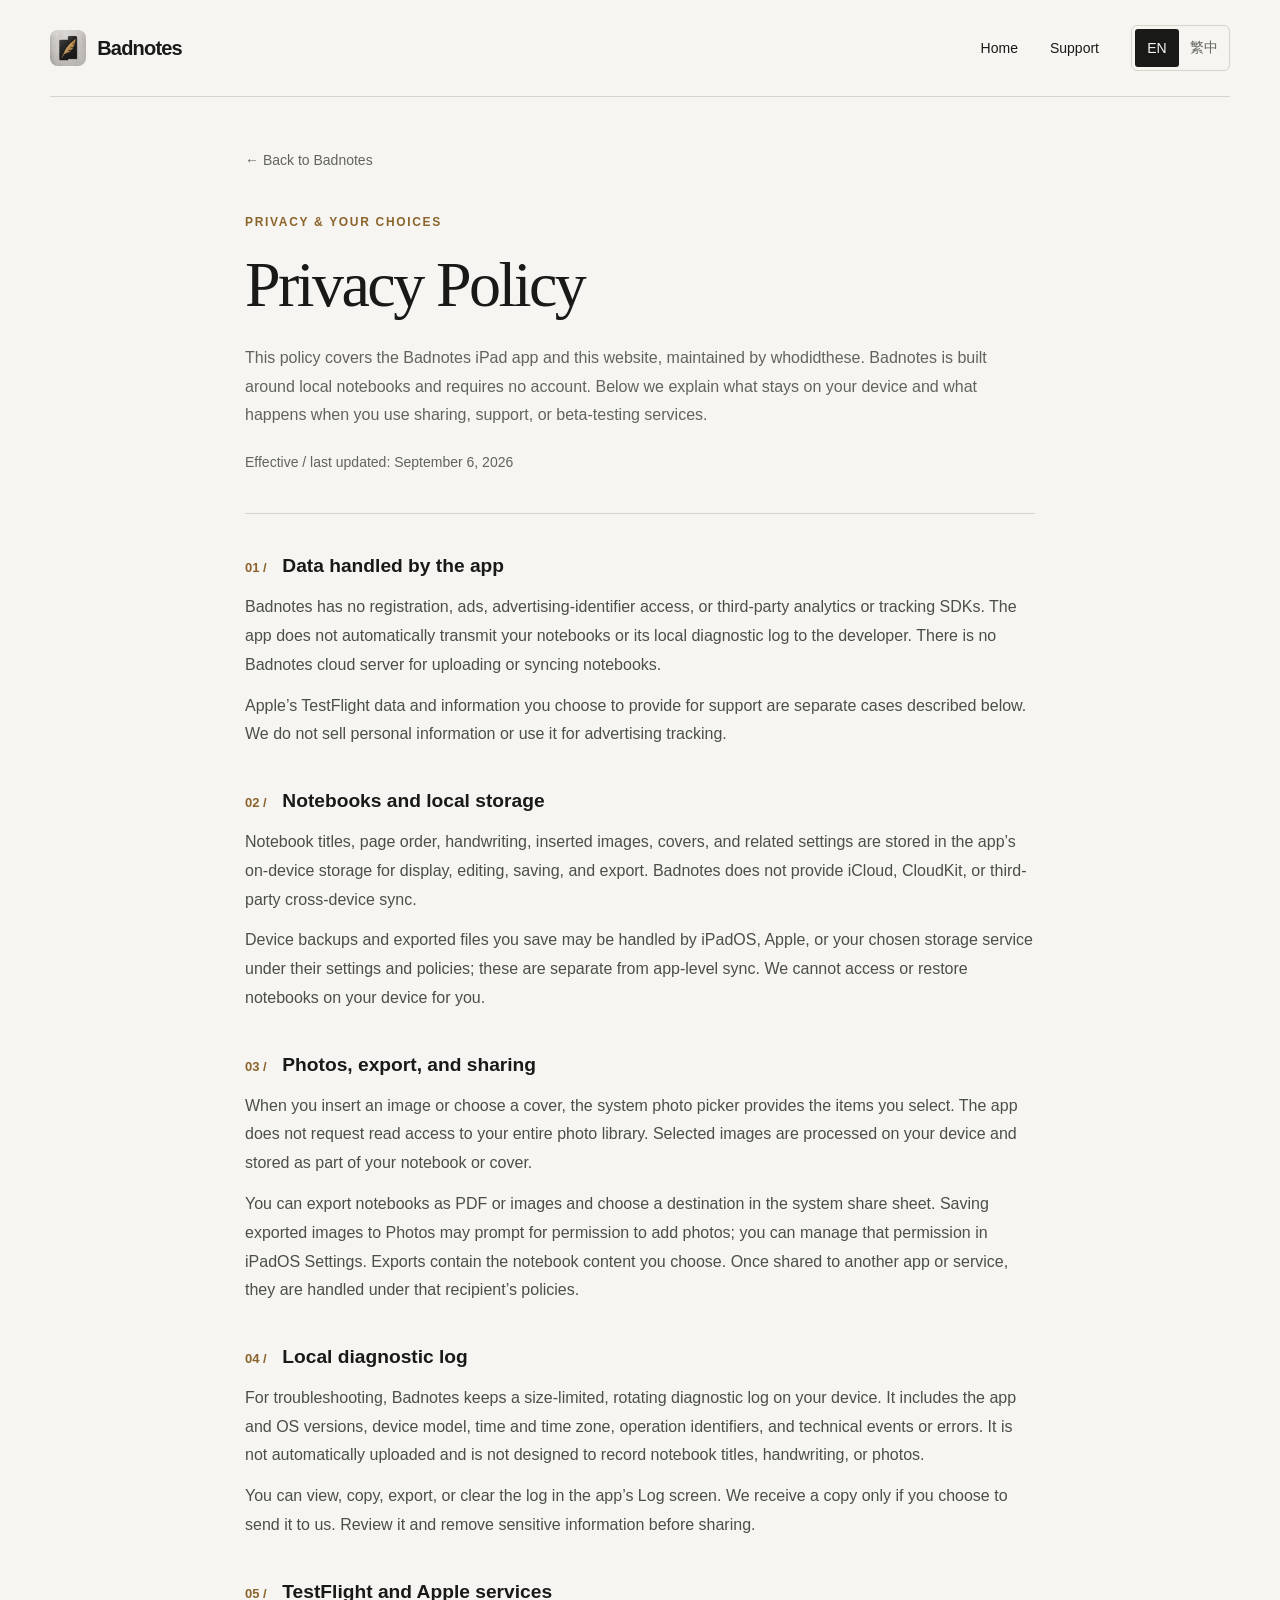
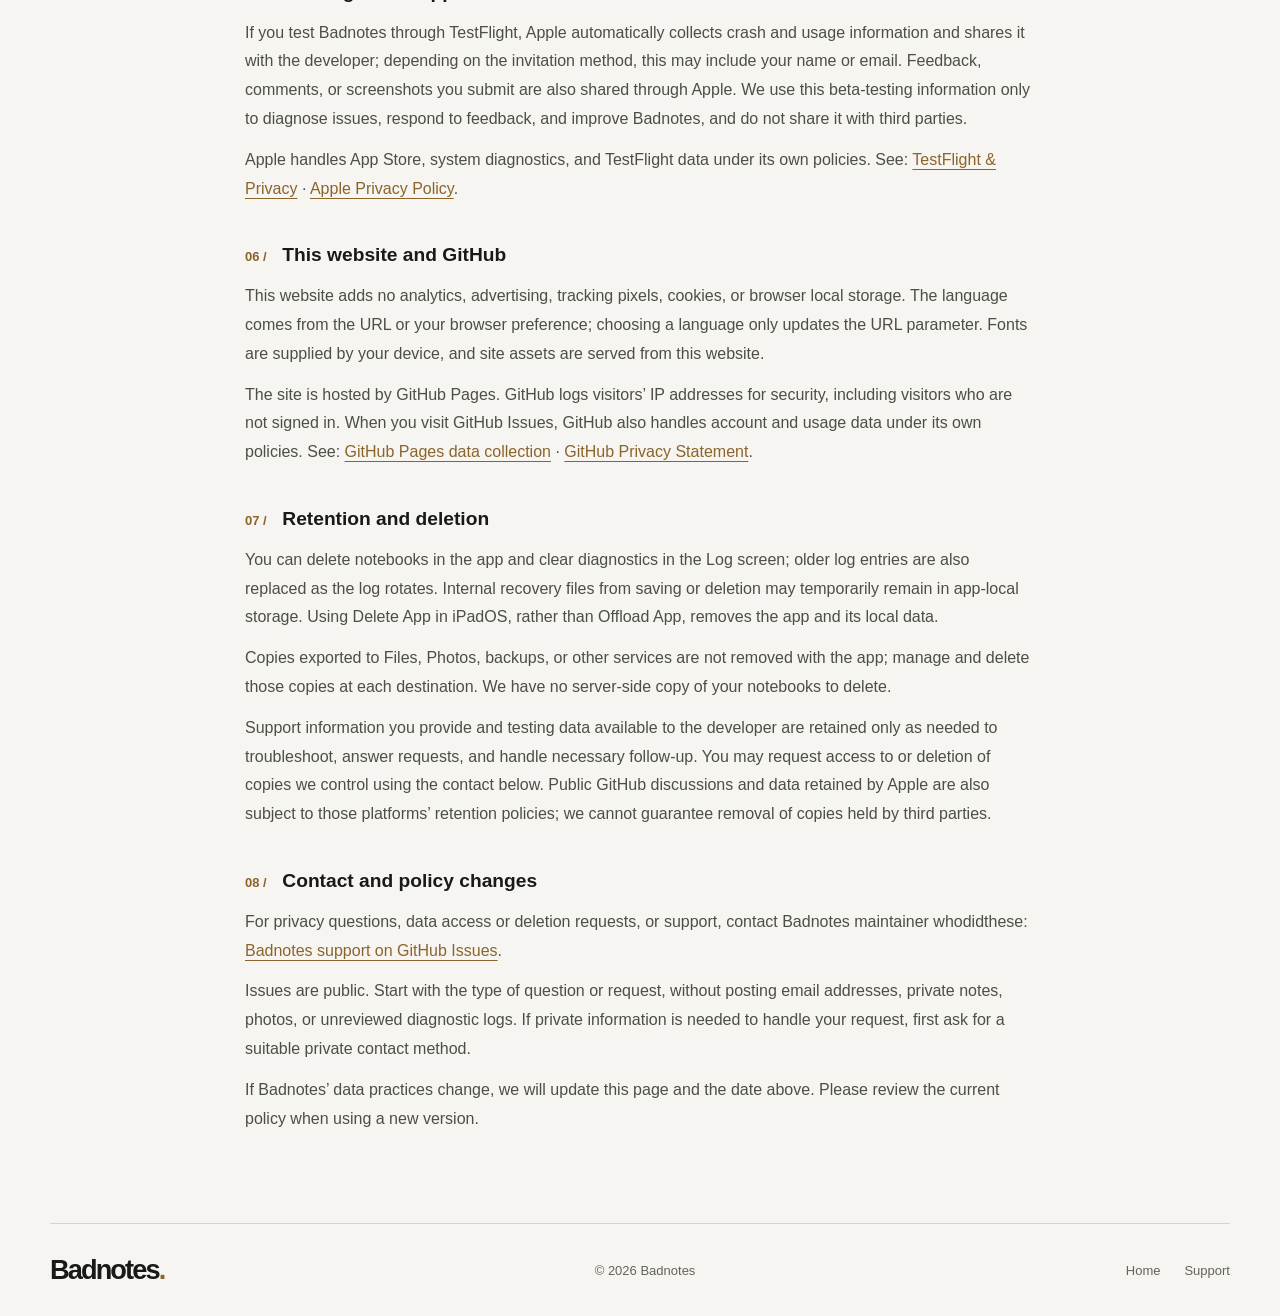
==== privacy.html @ f05b3f76 "Build bilingual Badnotes website and privacy policy" ====
<!doctype html>
<html lang="en">
<head>
  <meta charset="utf-8">
  <meta name="viewport" content="width=device-width, initial-scale=1">
  <meta name="theme-color" content="#191a18">
  <title data-zh="隱私政策 — Badnotes">Privacy Policy — Badnotes</title>
  <meta name="description" content="How Badnotes handles local notebooks, photos, exports, diagnostics, TestFlight feedback, and this website. Includes data retention, deletion, and contact information." data-zh="了解 Badnotes 如何處理本機筆記、照片、匯出、診斷紀錄、TestFlight 回饋與網站資料，包含資料保留、刪除及聯絡方式。">
  <meta property="og:type" content="website">
  <meta property="og:site_name" content="Badnotes">
  <meta property="og:title" content="Privacy Policy — Badnotes" data-zh="隱私政策 — Badnotes">
  <meta property="og:description" content="Your notebooks are stored on your iPad. Learn how Badnotes handles data and your choices." data-zh="筆記保存在你的 iPad。了解 Badnotes 的資料處理方式與你能做的選擇。">
  <meta property="og:url" content="https://whodidthese.github.io/site-badnotes/privacy.html">
  <link rel="canonical" href="https://whodidthese.github.io/site-badnotes/privacy.html">
  <link rel="icon" type="image/png" href="assets/app-icon.png">
  <link rel="apple-touch-icon" href="assets/app-icon.png">
  <link rel="stylesheet" href="assets/site.css">
  <script src="assets/site.js" defer></script>
</head>
<body>
  <a class="skip-link" href="#main" data-zh="跳至主要內容">Skip to content</a>
  <header class="site-header shell">
    <a class="brand" href="index.html"><img src="assets/app-icon.png" alt="" width="36" height="36"><span>Badnotes</span></a>
    <nav aria-label="Main navigation" data-zh-aria="主要導覽">
      <a href="index.html" data-zh="首頁">Home</a>
      <a href="index.html#support" data-zh="支援">Support</a>
      <div class="language-switch" aria-label="Language" data-zh-aria="語言" role="group" hidden>
        <button type="button" data-language="en" lang="en" aria-pressed="true">EN</button>
        <button type="button" data-language="zh-Hant" lang="zh-Hant" aria-pressed="false">繁中</button>
      </div>
    </nav>
  </header>
  <main class="policy shell" id="main">
    <a class="back-link" href="index.html" data-zh="← 返回 Badnotes">← Back to Badnotes</a>
    <header class="policy-header">
      <p class="eyebrow" data-zh="隱私與你的選擇">PRIVACY &amp; YOUR CHOICES</p>
      <h1 data-zh="隱私政策">Privacy Policy</h1>
      <p data-zh="本政策適用於由 whodidthese 維護的 Badnotes iPad App 與本網站。Badnotes 以本機筆記為核心，無需帳號。以下說明哪些資料留在裝置上，以及使用分享、支援或測試服務時的資料處理方式。">This policy covers the Badnotes iPad app and this website, maintained by whodidthese. Badnotes is built around local notebooks and requires no account. Below we explain what stays on your device and what happens when you use sharing, support, or beta-testing services.</p>
      <p class="policy-date"><time datetime="2026-09-06" data-zh="生效／最後更新日期：2026 年 9 月 6 日">Effective / last updated: September 6, 2026</time></p>
    </header>
    <div class="policy-sections">
      <section><h2 data-zh="App 的資料處理">Data handled by the app</h2>
        <p data-zh="Badnotes 不要求註冊，也不內建廣告、廣告識別碼存取、第三方分析或追蹤 SDK。App 不會自動將你的筆記或本機診斷紀錄傳送給開發者，亦沒有 Badnotes 雲端伺服器供筆記上傳或同步。">Badnotes has no registration, ads, advertising-identifier access, or third-party analytics or tracking SDKs. The app does not automatically transmit your notebooks or its local diagnostic log to the developer. There is no Badnotes cloud server for uploading or syncing notebooks.</p>
        <p data-zh="Apple 的 TestFlight 測試資料與你主動提供的支援內容屬於不同情境，詳見下方說明。我們不販售個人資料，也不將資料用於廣告追蹤。">Apple’s TestFlight data and information you choose to provide for support are separate cases described below. We do not sell personal information or use it for advertising tracking.</p>
      </section>
      <section><h2 data-zh="筆記與本機儲存">Notebooks and local storage</h2>
        <p data-zh="筆記標題、頁面順序、手寫內容、插入的圖片、封面及相關設定保存在 App 的裝置內儲存空間，供顯示、編輯、保存與匯出使用。Badnotes 不提供 iCloud、CloudKit 或第三方跨裝置同步。">Notebook titles, page order, handwriting, inserted images, covers, and related settings are stored in the app’s on-device storage for display, editing, saving, and export. Badnotes does not provide iCloud, CloudKit, or third-party cross-device sync.</p>
        <p data-zh="裝置備份與你自行保存的匯出檔案，可能由 iPadOS、Apple 或你選擇的儲存服務依各自設定與政策處理；它們與 Badnotes 的同步功能不同。我們無法存取或代你還原裝置上的筆記。">Device backups and exported files you save may be handled by iPadOS, Apple, or your chosen storage service under their settings and policies; these are separate from app-level sync. We cannot access or restore notebooks on your device for you.</p>
      </section>
      <section><h2 data-zh="照片與匯出分享">Photos, export, and sharing</h2>
        <p data-zh="當你插入圖片或選擇封面時，系統照片選擇器只提供你選取的項目，App 不要求讀取整個照片圖庫。選取的圖片會在裝置上處理並保存為筆記或封面的一部分。">When you insert an image or choose a cover, the system photo picker provides the items you select. The app does not request read access to your entire photo library. Selected images are processed on your device and stored as part of your notebook or cover.</p>
        <p data-zh="你可以將筆記匯出為 PDF 或圖片，再使用系統分享選單選擇目的地。儲存匯出圖片至「照片」時，系統可能詢問新增照片的權限；你可以在 iPadOS 設定中管理此權限。匯出檔案包含你選擇的筆記內容，送到其他 App 或服務後，依接收端的政策處理。">You can export notebooks as PDF or images and choose a destination in the system share sheet. Saving exported images to Photos may prompt for permission to add photos; you can manage that permission in iPadOS Settings. Exports contain the notebook content you choose. Once shared to another app or service, they are handled under that recipient’s policies.</p>
      </section>
      <section><h2 data-zh="本機診斷紀錄">Local diagnostic log</h2>
        <p data-zh="為協助排除問題，Badnotes 會在本機保留有限大小、循環替換的診斷紀錄，內容包括 App 版本、系統版本、裝置型號、時間與時區、操作識別碼及技術事件或錯誤。這些紀錄不會自動上傳，也不以記錄筆記標題、手寫內容或照片為目的。">For troubleshooting, Badnotes keeps a size-limited, rotating diagnostic log on your device. It includes the app and OS versions, device model, time and time zone, operation identifiers, and technical events or errors. It is not automatically uploaded and is not designed to record notebook titles, handwriting, or photos.</p>
        <p data-zh="你可以在 App 的 Log 畫面查看、複製、匯出或清空紀錄。只有在你選擇將紀錄提供給我們時，我們才會收到該份內容。分享前請先檢查並移除敏感資訊。">You can view, copy, export, or clear the log in the app’s Log screen. We receive a copy only if you choose to send it to us. Review it and remove sensitive information before sharing.</p>
      </section>
      <section><h2 data-zh="TestFlight 與 Apple 服務">TestFlight and Apple services</h2>
        <p data-zh="若你透過 TestFlight 測試 Badnotes，Apple 會自動收集當機與使用資訊並提供給開發者；依邀請方式，可能包含姓名或電子郵件。你提交的回饋、留言或截圖也會透過 Apple 提供給開發者。我們僅將這些測試資料用於診斷問題、回覆回饋及改善 Badnotes，不分享給第三方。">If you test Badnotes through TestFlight, Apple automatically collects crash and usage information and shares it with the developer; depending on the invitation method, this may include your name or email. Feedback, comments, or screenshots you submit are also shared through Apple. We use this beta-testing information only to diagnose issues, respond to feedback, and improve Badnotes, and do not share it with third parties.</p>
        <p><span data-zh="Apple 依自身政策處理 App Store、系統診斷與 TestFlight 資料。詳見：">Apple handles App Store, system diagnostics, and TestFlight data under its own policies. See: </span> <a href="https://www.apple.com/legal/privacy/data/en/test-flight/" data-zh="TestFlight 與隱私權">TestFlight &amp; Privacy</a> · <a href="https://www.apple.com/legal/privacy/" data-zh="Apple 隱私權政策">Apple Privacy Policy</a>.</p>
      </section>
      <section><h2 data-zh="本網站與 GitHub">This website and GitHub</h2>
        <p data-zh="本網站不加入分析工具、廣告、追蹤像素、Cookie 或瀏覽器本機儲存。語言依網址參數或瀏覽器偏好顯示；手動選擇語言只會更新網址參數。字型使用裝置內建字型，網站素材由同一網站提供。">This website adds no analytics, advertising, tracking pixels, cookies, or browser local storage. The language comes from the URL or your browser preference; choosing a language only updates the URL parameter. Fonts are supplied by your device, and site assets are served from this website.</p>
        <p><span data-zh="網站由 GitHub Pages 代管。GitHub 會為安全目的記錄訪客 IP 位址，即使訪客未登入也一樣。前往 GitHub Issues 時，GitHub 亦依自身政策處理帳號與使用資料。詳見：">The site is hosted by GitHub Pages. GitHub logs visitors’ IP addresses for security, including visitors who are not signed in. When you visit GitHub Issues, GitHub also handles account and usage data under its own policies. See: </span> <a href="https://docs.github.com/en/pages/getting-started-with-github-pages/what-is-github-pages#data-collection" data-zh="GitHub Pages 資料收集說明">GitHub Pages data collection</a> · <a href="https://docs.github.com/en/site-policy/privacy-policies/github-general-privacy-statement" data-zh="GitHub 隱私權聲明">GitHub Privacy Statement</a>.</p>
      </section>
      <section><h2 data-zh="資料保留與刪除">Retention and deletion</h2>
        <p data-zh="你可以在 App 中刪除筆記，並在 Log 畫面清空診斷紀錄；較舊的紀錄也會隨循環寫入被替換。保存或刪除過程中的內部復原檔案，可能暫時留在 App 的本機儲存空間。在 iPadOS 使用「刪除 App」（不是「卸載 App」）可移除 App 與其本機資料。">You can delete notebooks in the app and clear diagnostics in the Log screen; older log entries are also replaced as the log rotates. Internal recovery files from saving or deletion may temporarily remain in app-local storage. Using Delete App in iPadOS, rather than Offload App, removes the app and its local data.</p>
        <p data-zh="已匯出到「檔案」、照片、備份或其他服務的副本不會一併移除，請在各目的地自行管理與刪除。我們沒有筆記的伺服器副本可供刪除。">Copies exported to Files, Photos, backups, or other services are not removed with the app; manage and delete those copies at each destination. We have no server-side copy of your notebooks to delete.</p>
        <p data-zh="你提供的支援內容及開發者可取得的測試資料，僅在排除問題、回覆請求及必要後續追蹤期間保留。你可以透過下方聯絡方式要求存取或刪除由我們管理的副本。GitHub 上的公開討論及 Apple 保存的資料另受各平台保留政策約束；我們無法保證移除第三方已保存的副本。">Support information you provide and testing data available to the developer are retained only as needed to troubleshoot, answer requests, and handle necessary follow-up. You may request access to or deletion of copies we control using the contact below. Public GitHub discussions and data retained by Apple are also subject to those platforms’ retention policies; we cannot guarantee removal of copies held by third parties.</p>
      </section>
      <section><h2 data-zh="聯絡與政策更新">Contact and policy changes</h2>
        <p><span data-zh="如有隱私問題、資料存取／刪除請求或需要支援，請聯絡 Badnotes 維護者 whodidthese：">For privacy questions, data access or deletion requests, or support, contact Badnotes maintainer whodidthese: </span> <a href="https://github.com/whodidthese/site-badnotes/issues" data-zh="Badnotes 支援（GitHub Issues）">Badnotes support on GitHub Issues</a>.</p>
        <p data-zh="Issues 為公開內容。請先只描述問題或請求類型，不要張貼電子郵件、私人筆記、照片或未檢查的診斷紀錄。若需要私人資訊來處理請求，請先要求合適的私下聯絡方式。">Issues are public. Start with the type of question or request, without posting email addresses, private notes, photos, or unreviewed diagnostic logs. If private information is needed to handle your request, first ask for a suitable private contact method.</p>
        <p data-zh="若 Badnotes 的資料處理方式改變，我們會更新本頁與上方日期。請在使用新版本時查閱最新政策。">If Badnotes’ data practices change, we will update this page and the date above. Please review the current policy when using a new version.</p>
      </section>
    </div>
  </main>
  <footer class="site-footer shell"><a class="wordmark" href="index.html">Badnotes<span aria-hidden="true">.</span></a><p>© 2026 Badnotes</p><div><a href="index.html" data-zh="首頁">Home</a><a href="https://github.com/whodidthese/site-badnotes/issues" data-zh="支援">Support</a></div></footer>
</body>
</html>
---- assets/site.css ----
:root{color-scheme:light;--paper:#f6f5f1;--ink:#191a18;--muted:#62645c;--brass:#8b642c;--line:#d6d5cc;--gold:#dfb77b;font-family:-apple-system,BlinkMacSystemFont,"Segoe UI","Noto Sans TC",sans-serif;color:var(--ink);background:var(--paper);font-synthesis:none}
*{box-sizing:border-box}html{scroll-behavior:smooth;scroll-padding-top:2rem}body{margin:0}a{color:inherit;text-underline-offset:.25em}button{font:inherit}img{max-width:100%;height:auto;display:block}h1,h2,h3,p,figure{margin:0}h1,h2,h3{text-wrap:balance}p{line-height:1.8}a,button{-webkit-tap-highlight-color:transparent}a:focus-visible,button:focus-visible{outline:3px solid var(--brass);outline-offset:5px}a:hover{text-decoration:underline}.shell{width:min(1180px,calc(100% - 96px));margin-inline:auto}[hidden]{display:none!important}.skip-link{position:fixed;top:10px;left:10px;z-index:10;padding:1rem;background:var(--ink);color:white;transform:translateY(-180%)}.skip-link:focus{transform:none}.site-header{display:flex;justify-content:space-between;align-items:center;gap:1.5rem;padding-block:25px;border-bottom:1px solid var(--line)}.brand{display:flex;align-items:center;gap:.7rem;font-size:1.25rem;font-weight:650;letter-spacing:-.04em;text-decoration:none}.brand img{border-radius:8px}.site-header nav{display:flex;align-items:center;gap:2rem;font-size:.875rem}.site-header nav>a{text-decoration:none}.language-switch{display:flex;gap:3px;border:1px solid var(--line);padding:3px;border-radius:6px}.language-switch button{border:0;background:none;min-width:44px;min-height:38px;border-radius:3px;color:var(--muted);font-size:.875rem;cursor:pointer}.language-switch button[aria-pressed=true]{background:var(--ink);color:var(--paper)}.hero{display:grid;grid-template-columns:1.25fr 1fr;align-items:center;gap:5rem;padding-block:100px 85px}.eyebrow{display:flex;align-items:center;gap:12px;color:var(--brass);font-size:.75rem;letter-spacing:.14em;font-weight:650;line-height:1.6}.small-rule{height:1px;width:28px;background:currentColor}.hero h1{font-family:Georgia,"Times New Roman","Songti TC",serif;font-size:clamp(3.4rem,5.6vw,5.4rem);font-weight:400;line-height:1.09;letter-spacing:-.055em;margin-block:24px}.accent{color:var(--brass);font-style:italic}.hero-description{font-size:1.0625rem;max-width:460px;color:var(--muted)}.button{display:inline-flex;align-items:center;gap:2rem;margin-top:30px;padding:16px 23px;background:var(--ink);color:var(--paper);font-size:.9375rem;text-decoration:none;border-radius:3px}.button:hover{background:#36392e;text-decoration:none}.release-note{display:flex;align-items:baseline;gap:8px;margin-top:20px;font-size:.8125rem;color:var(--muted)}.status-dot{width:6px;height:6px;flex:0 0 6px;border-radius:50%;background:var(--brass)}.hero-art{padding:16px;border:1px solid var(--line);transform:rotate(2deg)}.hero-art img{width:100%;border-radius:3px}.hero-art figcaption{display:flex;justify-content:space-between;gap:1rem;padding-top:16px;font-size:.75rem;color:var(--muted)}.hero-art figcaption span:first-child{letter-spacing:.16em}.principles{display:flex;justify-content:space-between;flex-wrap:wrap;gap:1rem 2rem;border-block:1px solid var(--line);padding-block:24px;font-size:.875rem;color:var(--muted)}.principles span:before{content:"+";margin-right:12px;color:var(--brass)}.features{display:grid;grid-template-columns:.9fr 1.2fr;gap:6rem;padding-block:105px}.section-intro h2,.support h2{font-family:Georgia,"Times New Roman","Songti TC",serif;font-size:clamp(2rem,3.3vw,3.1rem);line-height:1.2;letter-spacing:-.035em;font-weight:400;margin-block:20px}.section-intro>p:last-child{max-width:300px;color:var(--muted)}.feature-list article{display:grid;grid-template-columns:40px 1fr;gap:18px;padding-block:30px;border-top:1px solid var(--line)}.feature-list article:first-child{padding-top:0;border-top:0}.feature-list article:last-child{padding-bottom:0}.feature-index{font-size:.75rem;color:var(--brass);padding-top:7px;letter-spacing:.03em}.feature-list h3{font-size:1.25rem;font-weight:550;letter-spacing:-.025em;margin-bottom:12px}.feature-list p{font-size:1rem;color:var(--muted)}.privacy-band{background:var(--ink);color:var(--paper)}.privacy-inner{display:grid;grid-template-columns:.9fr 1.2fr;column-gap:6rem;row-gap:22px;padding-block:76px}.privacy-inner>.eyebrow{grid-column:1/-1;color:var(--gold)}.privacy-inner h2{font-family:Georgia,"Times New Roman","Songti TC",serif;font-size:clamp(2.2rem,3.5vw,3.3rem);font-weight:400;line-height:1.2;letter-spacing:-.04em}.privacy-inner>div>p{color:#c3c5bd}.text-link{display:inline-flex;gap:1.4rem;align-items:center;font-size:.9375rem;font-weight:550;margin-top:24px;text-decoration:none}.privacy-inner .text-link{color:var(--gold)}.privacy-inner a:focus-visible{outline-color:var(--gold)}.support{display:grid;grid-template-columns:.9fr 1.2fr;gap:6rem;padding-block:90px}.support>div>p:not(.eyebrow){color:var(--muted)}.support .fine-print{font-size:.8125rem;margin-top:14px}.site-footer{border-top:1px solid var(--line);padding-block:30px;display:flex;gap:24px;align-items:center;justify-content:space-between;font-size:.8125rem;color:var(--muted)}.site-footer .wordmark{font-size:1.7rem;letter-spacing:-.07em;font-weight:650;text-decoration:none;color:var(--ink)}.wordmark span{color:var(--brass)}.site-footer>div{display:flex;gap:24px}.site-footer>div a{text-decoration:none}.policy{max-width:790px;padding-block:54px 90px}.back-link{display:inline-block;margin-bottom:45px;font-size:.875rem;text-decoration:none;color:var(--muted)}.policy-header{padding-bottom:38px;border-bottom:1px solid var(--line)}.policy-header h1{font-family:Georgia,"Times New Roman","Songti TC",serif;font-size:clamp(2.5rem,5vw,4rem);line-height:1.15;font-weight:400;letter-spacing:-.04em;margin-block:16px 22px}.policy-header>p:not(.eyebrow){color:var(--muted)}.policy-date{font-size:.875rem;margin-top:20px}.policy-sections{counter-reset:policy}.policy-sections section{margin-top:38px}.policy-sections h2{font-size:1.2rem;line-height:1.5;margin-bottom:12px;font-weight:600}.policy-sections h2:before{counter-increment:policy;content:counter(policy,decimal-leading-zero) " / ";font-size:.8125rem;color:var(--brass);margin-right:12px}.policy-sections p{margin-top:12px;color:#4c4f46;overflow-wrap:anywhere}.policy-sections a{color:var(--brass)}html[lang=zh-Hant] .hero h1{font-size:clamp(3rem,5vw,4.7rem);line-height:1.35;letter-spacing:.015em}html[lang=zh-Hant] .accent{font-style:normal}html[lang=zh-Hant] h2{line-height:1.45;letter-spacing:0}html[lang=zh-Hant] .eyebrow{letter-spacing:.2em}
@media(min-width:1500px){.hero{padding-block:115px 100px}}
@media(max-width:1000px){.shell{width:calc(100% - 56px)}.hero{gap:2.5rem;padding-block:70px}.hero h1{font-size:3.5rem}.features,.support,.privacy-inner{column-gap:3rem}.hero-art{padding:10px}.hero-art figcaption{flex-wrap:wrap;gap:5px;font-size:.75rem}}
@media(max-width:700px){.shell{width:calc(100% - 40px)}.site-header{gap:1rem;flex-wrap:wrap;padding-block:18px}.site-header nav{gap:1rem;flex-wrap:wrap}.brand{font-size:1.15rem}.brand img{width:30px;height:30px}.hero{grid-template-columns:1fr;gap:48px;padding-block:54px 45px}.hero h1{font-size:clamp(2.8rem,10vw,4rem)}.hero-description{max-width:100%}.hero-art{max-width:340px;width:85%;justify-self:center;padding:12px}.principles{display:grid;grid-template-columns:1fr 1fr;gap:16px 10px;font-size:.8125rem}.principles span:before{margin-right:7px}.features,.support,.privacy-inner{grid-template-columns:1fr;gap:35px;padding-block:55px}.section-intro>p:last-child{max-width:100%}.section-intro h2 br,.privacy-inner h2 br,.support h2 br{display:none}.feature-list article{gap:10px;grid-template-columns:35px 1fr}.privacy-inner>.eyebrow{grid-column:auto}.privacy-inner{gap:20px}.support{gap:12px}.site-footer{flex-wrap:wrap;gap:18px}.site-footer>div{width:100%;padding-top:6px}.policy{padding-block:35px 60px}.back-link{margin-bottom:30px}.policy-sections h2{font-size:1.125rem}}
@media(prefers-reduced-motion:reduce){html{scroll-behavior:auto}}
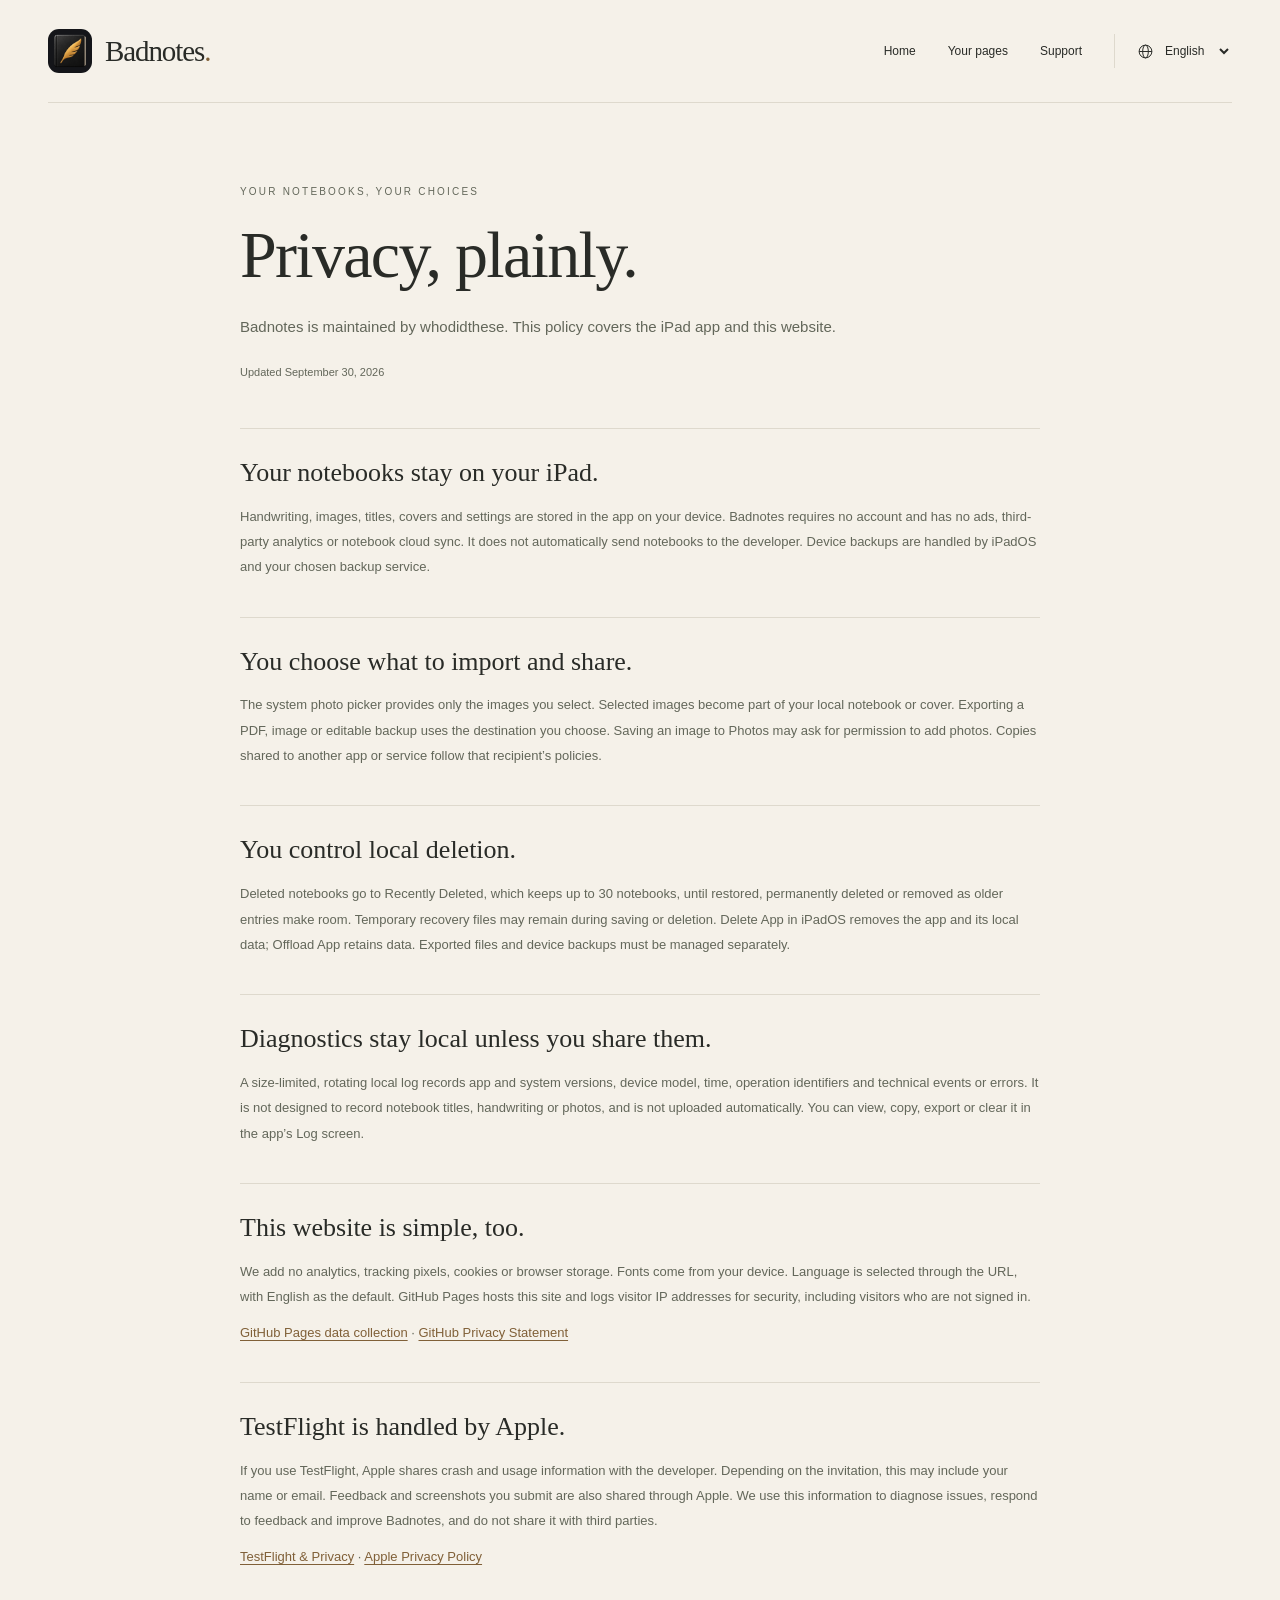
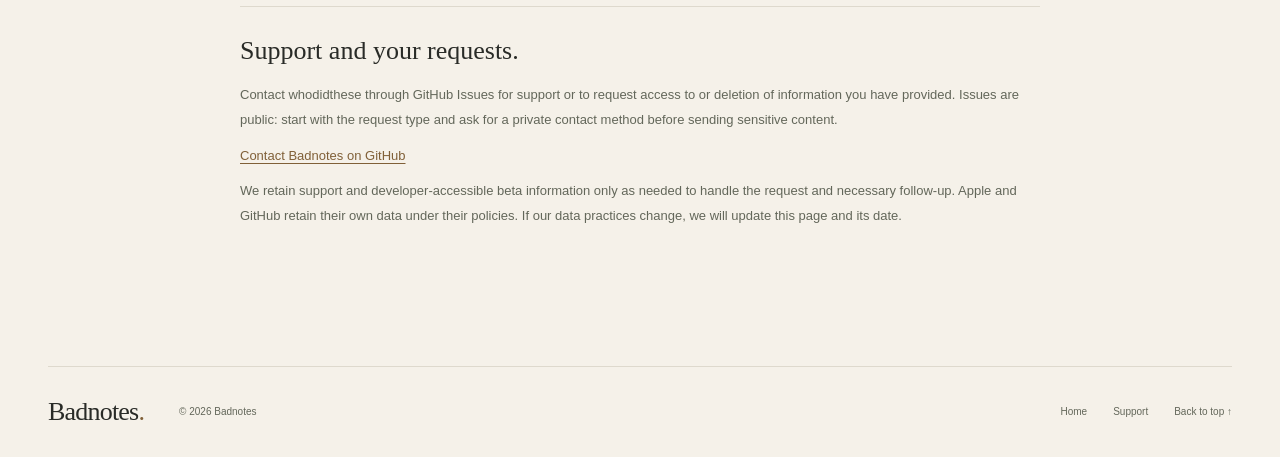
==== commit 8db2213c: "feat: redesign Badnotes website with illustrated pages and six languages" ====
--- a/privacy.html
+++ b/privacy.html
@@ -3,78 +3,63 @@
 <head>
   <meta charset="utf-8">
   <meta name="viewport" content="width=device-width, initial-scale=1">
-  <meta name="theme-color" content="#191a18">
-  <title data-zh="隱私政策 — Badnotes">Privacy Policy — Badnotes</title>
-  <meta name="description" content="How Badnotes handles local notebooks, photos, exports, diagnostics, TestFlight feedback, and this website. Includes data retention, deletion, and contact information." data-zh="了解 Badnotes 如何處理本機筆記、照片、匯出、診斷紀錄、TestFlight 回饋與網站資料，包含資料保留、刪除及聯絡方式。">
+  <meta name="theme-color" content="#f5f1e9">
+  <title data-i18n="policyPageTitle">Privacy — Badnotes</title>
+  <meta name="description" data-i18n="policyMeta" content="How Badnotes handles local notebooks, sharing, diagnostics and this website.">
   <meta property="og:type" content="website">
   <meta property="og:site_name" content="Badnotes">
-  <meta property="og:title" content="Privacy Policy — Badnotes" data-zh="隱私政策 — Badnotes">
-  <meta property="og:description" content="Your notebooks are stored on your iPad. Learn how Badnotes handles data and your choices." data-zh="筆記保存在你的 iPad。了解 Badnotes 的資料處理方式與你能做的選擇。">
+  <meta property="og:title" content="Privacy — Badnotes">
+  <meta property="og:description" content="How Badnotes handles local notebooks, sharing, diagnostics and this website.">
   <meta property="og:url" content="https://whodidthese.github.io/site-badnotes/privacy.html">
+  <meta property="og:image" content="https://whodidthese.github.io/site-badnotes/assets/brand/app-icon-512.png">
+  <meta property="og:image:alt" content="Badnotes: a gold quill on a dark square notebook.">
+  <meta name="twitter:card" content="summary">
   <link rel="canonical" href="https://whodidthese.github.io/site-badnotes/privacy.html">
-  <link rel="icon" type="image/png" href="assets/app-icon.png">
-  <link rel="apple-touch-icon" href="assets/app-icon.png">
+  <link rel="icon" type="image/png" href="assets/brand/favicon.png">
+  <link rel="apple-touch-icon" href="assets/brand/apple-touch-icon.png">
   <link rel="stylesheet" href="assets/site.css">
+  <script src="assets/translations.js" defer></script>
   <script src="assets/site.js" defer></script>
 </head>
 <body>
-  <a class="skip-link" href="#main" data-zh="跳至主要內容">Skip to content</a>
+  <a class="skip-link" href="#main" data-i18n="skip">Skip to content</a>
   <header class="site-header shell">
-    <a class="brand" href="index.html"><img src="assets/app-icon.png" alt="" width="36" height="36"><span>Badnotes</span></a>
-    <nav aria-label="Main navigation" data-zh-aria="主要導覽">
-      <a href="index.html" data-zh="首頁">Home</a>
-      <a href="index.html#support" data-zh="支援">Support</a>
-      <div class="language-switch" aria-label="Language" data-zh-aria="語言" role="group" hidden>
-        <button type="button" data-language="en" lang="en" aria-pressed="true">EN</button>
-        <button type="button" data-language="zh-Hant" lang="zh-Hant" aria-pressed="false">繁中</button>
+    <a class="brand" href="index.html" data-local-link><img src="assets/brand/app-icon-512.png" alt="" width="44" height="44"><span>Badnotes<span class="brand-dot">.</span></span></a>
+    <nav aria-label="Main navigation" data-i18n-aria="navLabel">
+      <a class="nav-section" href="index.html" data-local-link data-i18n="home">Home</a>
+      <a class="nav-section" href="index.html#pages" data-local-link data-i18n="navPages">Your pages</a>
+      <a href="index.html#support" data-local-link data-i18n="support">Support</a>
+      <div class="language-control" hidden>
+        <svg aria-hidden="true" width="17" height="17" viewBox="0 0 24 24" fill="none" stroke="currentColor" stroke-width="1.4"><circle cx="12" cy="12" r="9"/><ellipse cx="12" cy="12" rx="4" ry="9"/><path d="M3 12h18"/></svg>
+        <select id="language" aria-label="Language" data-i18n-aria="languageLabel">
+          <option value="en" lang="en">English</option><option value="zh-Hant" lang="zh-Hant">繁體中文</option><option value="zh-Hans" lang="zh-Hans">简体中文</option><option value="ja" lang="ja">日本語</option><option value="ko" lang="ko">한국어</option><option value="es" lang="es">Español</option>
+        </select>
       </div>
     </nav>
   </header>
-  <main class="policy shell" id="main">
-    <a class="back-link" href="index.html" data-zh="← 返回 Badnotes">← Back to Badnotes</a>
-    <header class="policy-header">
-      <p class="eyebrow" data-zh="隱私與你的選擇">PRIVACY &amp; YOUR CHOICES</p>
-      <h1 data-zh="隱私政策">Privacy Policy</h1>
-      <p data-zh="本政策適用於由 whodidthese 維護的 Badnotes iPad App 與本網站。Badnotes 以本機筆記為核心，無需帳號。以下說明哪些資料留在裝置上，以及使用分享、支援或測試服務時的資料處理方式。">This policy covers the Badnotes iPad app and this website, maintained by whodidthese. Badnotes is built around local notebooks and requires no account. Below we explain what stays on your device and what happens when you use sharing, support, or beta-testing services.</p>
-      <p class="policy-date"><time datetime="2026-09-06" data-zh="生效／最後更新日期：2026 年 9 月 6 日">Effective / last updated: September 6, 2026</time></p>
-    </header>
-    <div class="policy-sections">
-      <section><h2 data-zh="App 的資料處理">Data handled by the app</h2>
-        <p data-zh="Badnotes 不要求註冊，也不內建廣告、廣告識別碼存取、第三方分析或追蹤 SDK。App 不會自動將你的筆記或本機診斷紀錄傳送給開發者，亦沒有 Badnotes 雲端伺服器供筆記上傳或同步。">Badnotes has no registration, ads, advertising-identifier access, or third-party analytics or tracking SDKs. The app does not automatically transmit your notebooks or its local diagnostic log to the developer. There is no Badnotes cloud server for uploading or syncing notebooks.</p>
-        <p data-zh="Apple 的 TestFlight 測試資料與你主動提供的支援內容屬於不同情境，詳見下方說明。我們不販售個人資料，也不將資料用於廣告追蹤。">Apple’s TestFlight data and information you choose to provide for support are separate cases described below. We do not sell personal information or use it for advertising tracking.</p>
-      </section>
-      <section><h2 data-zh="筆記與本機儲存">Notebooks and local storage</h2>
-        <p data-zh="筆記標題、頁面順序、手寫內容、插入的圖片、封面及相關設定保存在 App 的裝置內儲存空間，供顯示、編輯、保存與匯出使用。Badnotes 不提供 iCloud、CloudKit 或第三方跨裝置同步。">Notebook titles, page order, handwriting, inserted images, covers, and related settings are stored in the app’s on-device storage for display, editing, saving, and export. Badnotes does not provide iCloud, CloudKit, or third-party cross-device sync.</p>
-        <p data-zh="裝置備份與你自行保存的匯出檔案，可能由 iPadOS、Apple 或你選擇的儲存服務依各自設定與政策處理；它們與 Badnotes 的同步功能不同。我們無法存取或代你還原裝置上的筆記。">Device backups and exported files you save may be handled by iPadOS, Apple, or your chosen storage service under their settings and policies; these are separate from app-level sync. We cannot access or restore notebooks on your device for you.</p>
-      </section>
-      <section><h2 data-zh="照片與匯出分享">Photos, export, and sharing</h2>
-        <p data-zh="當你插入圖片或選擇封面時，系統照片選擇器只提供你選取的項目，App 不要求讀取整個照片圖庫。選取的圖片會在裝置上處理並保存為筆記或封面的一部分。">When you insert an image or choose a cover, the system photo picker provides the items you select. The app does not request read access to your entire photo library. Selected images are processed on your device and stored as part of your notebook or cover.</p>
-        <p data-zh="你可以將筆記匯出為 PDF 或圖片，再使用系統分享選單選擇目的地。儲存匯出圖片至「照片」時，系統可能詢問新增照片的權限；你可以在 iPadOS 設定中管理此權限。匯出檔案包含你選擇的筆記內容，送到其他 App 或服務後，依接收端的政策處理。">You can export notebooks as PDF or images and choose a destination in the system share sheet. Saving exported images to Photos may prompt for permission to add photos; you can manage that permission in iPadOS Settings. Exports contain the notebook content you choose. Once shared to another app or service, they are handled under that recipient’s policies.</p>
-      </section>
-      <section><h2 data-zh="本機診斷紀錄">Local diagnostic log</h2>
-        <p data-zh="為協助排除問題，Badnotes 會在本機保留有限大小、循環替換的診斷紀錄，內容包括 App 版本、系統版本、裝置型號、時間與時區、操作識別碼及技術事件或錯誤。這些紀錄不會自動上傳，也不以記錄筆記標題、手寫內容或照片為目的。">For troubleshooting, Badnotes keeps a size-limited, rotating diagnostic log on your device. It includes the app and OS versions, device model, time and time zone, operation identifiers, and technical events or errors. It is not automatically uploaded and is not designed to record notebook titles, handwriting, or photos.</p>
-        <p data-zh="你可以在 App 的 Log 畫面查看、複製、匯出或清空紀錄。只有在你選擇將紀錄提供給我們時，我們才會收到該份內容。分享前請先檢查並移除敏感資訊。">You can view, copy, export, or clear the log in the app’s Log screen. We receive a copy only if you choose to send it to us. Review it and remove sensitive information before sharing.</p>
-      </section>
-      <section><h2 data-zh="TestFlight 與 Apple 服務">TestFlight and Apple services</h2>
-        <p data-zh="若你透過 TestFlight 測試 Badnotes，Apple 會自動收集當機與使用資訊並提供給開發者；依邀請方式，可能包含姓名或電子郵件。你提交的回饋、留言或截圖也會透過 Apple 提供給開發者。我們僅將這些測試資料用於診斷問題、回覆回饋及改善 Badnotes，不分享給第三方。">If you test Badnotes through TestFlight, Apple automatically collects crash and usage information and shares it with the developer; depending on the invitation method, this may include your name or email. Feedback, comments, or screenshots you submit are also shared through Apple. We use this beta-testing information only to diagnose issues, respond to feedback, and improve Badnotes, and do not share it with third parties.</p>
-        <p><span data-zh="Apple 依自身政策處理 App Store、系統診斷與 TestFlight 資料。詳見：">Apple handles App Store, system diagnostics, and TestFlight data under its own policies. See: </span> <a href="https://www.apple.com/legal/privacy/data/en/test-flight/" data-zh="TestFlight 與隱私權">TestFlight &amp; Privacy</a> · <a href="https://www.apple.com/legal/privacy/" data-zh="Apple 隱私權政策">Apple Privacy Policy</a>.</p>
-      </section>
-      <section><h2 data-zh="本網站與 GitHub">This website and GitHub</h2>
-        <p data-zh="本網站不加入分析工具、廣告、追蹤像素、Cookie 或瀏覽器本機儲存。語言依網址參數或瀏覽器偏好顯示；手動選擇語言只會更新網址參數。字型使用裝置內建字型，網站素材由同一網站提供。">This website adds no analytics, advertising, tracking pixels, cookies, or browser local storage. The language comes from the URL or your browser preference; choosing a language only updates the URL parameter. Fonts are supplied by your device, and site assets are served from this website.</p>
-        <p><span data-zh="網站由 GitHub Pages 代管。GitHub 會為安全目的記錄訪客 IP 位址，即使訪客未登入也一樣。前往 GitHub Issues 時，GitHub 亦依自身政策處理帳號與使用資料。詳見：">The site is hosted by GitHub Pages. GitHub logs visitors’ IP addresses for security, including visitors who are not signed in. When you visit GitHub Issues, GitHub also handles account and usage data under its own policies. See: </span> <a href="https://docs.github.com/en/pages/getting-started-with-github-pages/what-is-github-pages#data-collection" data-zh="GitHub Pages 資料收集說明">GitHub Pages data collection</a> · <a href="https://docs.github.com/en/site-policy/privacy-policies/github-general-privacy-statement" data-zh="GitHub 隱私權聲明">GitHub Privacy Statement</a>.</p>
-      </section>
-      <section><h2 data-zh="資料保留與刪除">Retention and deletion</h2>
-        <p data-zh="你可以在 App 中刪除筆記，並在 Log 畫面清空診斷紀錄；較舊的紀錄也會隨循環寫入被替換。保存或刪除過程中的內部復原檔案，可能暫時留在 App 的本機儲存空間。在 iPadOS 使用「刪除 App」（不是「卸載 App」）可移除 App 與其本機資料。">You can delete notebooks in the app and clear diagnostics in the Log screen; older log entries are also replaced as the log rotates. Internal recovery files from saving or deletion may temporarily remain in app-local storage. Using Delete App in iPadOS, rather than Offload App, removes the app and its local data.</p>
-        <p data-zh="已匯出到「檔案」、照片、備份或其他服務的副本不會一併移除，請在各目的地自行管理與刪除。我們沒有筆記的伺服器副本可供刪除。">Copies exported to Files, Photos, backups, or other services are not removed with the app; manage and delete those copies at each destination. We have no server-side copy of your notebooks to delete.</p>
-        <p data-zh="你提供的支援內容及開發者可取得的測試資料，僅在排除問題、回覆請求及必要後續追蹤期間保留。你可以透過下方聯絡方式要求存取或刪除由我們管理的副本。GitHub 上的公開討論及 Apple 保存的資料另受各平台保留政策約束；我們無法保證移除第三方已保存的副本。">Support information you provide and testing data available to the developer are retained only as needed to troubleshoot, answer requests, and handle necessary follow-up. You may request access to or deletion of copies we control using the contact below. Public GitHub discussions and data retained by Apple are also subject to those platforms’ retention policies; we cannot guarantee removal of copies held by third parties.</p>
-      </section>
-      <section><h2 data-zh="聯絡與政策更新">Contact and policy changes</h2>
-        <p><span data-zh="如有隱私問題、資料存取／刪除請求或需要支援，請聯絡 Badnotes 維護者 whodidthese：">For privacy questions, data access or deletion requests, or support, contact Badnotes maintainer whodidthese: </span> <a href="https://github.com/whodidthese/site-badnotes/issues" data-zh="Badnotes 支援（GitHub Issues）">Badnotes support on GitHub Issues</a>.</p>
-        <p data-zh="Issues 為公開內容。請先只描述問題或請求類型，不要張貼電子郵件、私人筆記、照片或未檢查的診斷紀錄。若需要私人資訊來處理請求，請先要求合適的私下聯絡方式。">Issues are public. Start with the type of question or request, without posting email addresses, private notes, photos, or unreviewed diagnostic logs. If private information is needed to handle your request, first ask for a suitable private contact method.</p>
-        <p data-zh="若 Badnotes 的資料處理方式改變，我們會更新本頁與上方日期。請在使用新版本時查閱最新政策。">If Badnotes’ data practices change, we will update this page and the date above. Please review the current policy when using a new version.</p>
-      </section>
-    </div>
+  <main class="privacy-main shell" id="main">
+    <p class="eyebrow" data-i18n="policyEyebrow">YOUR NOTEBOOKS, YOUR CHOICES</p>
+    <h1 data-i18n="policyTitle">Privacy, plainly.</h1>
+    <p class="policy-lead" data-i18n="policyLead">Badnotes is maintained by whodidthese. This policy covers the iPad app and this website.</p>
+    <p class="policy-date"><time datetime="2026-09-30" data-i18n="policyDate">Updated September 30, 2026</time></p>
+    <section class="policy-section"><h2 data-i18n="policyLocalTitle">Your notebooks stay on your iPad.</h2><p data-i18n="policyLocalText">Handwriting, images, titles, covers and settings are stored in the app on your device. Badnotes requires no account and has no ads, third-party analytics or notebook cloud sync. It does not automatically send notebooks to the developer. Device backups are handled by iPadOS and your chosen backup service.</p>
+    </section>
+    <section class="policy-section"><h2 data-i18n="policyMediaTitle">You choose what to import and share.</h2><p data-i18n="policyMediaText">The system photo picker provides only the images you select. Selected images become part of your local notebook or cover. Exporting a PDF, image or editable backup uses the destination you choose. Saving an image to Photos may ask for permission to add photos. Copies shared to another app or service follow that recipient’s policies.</p>
+    </section>
+    <section class="policy-section"><h2 data-i18n="policyDeleteTitle">You control local deletion.</h2><p data-i18n="policyDeleteText">Deleted notebooks go to Recently Deleted, which keeps up to 30 notebooks, until restored, permanently deleted or removed as older entries make room. Temporary recovery files may remain during saving or deletion. Delete App in iPadOS removes the app and its local data; Offload App retains data. Exported files and device backups must be managed separately.</p>
+    </section>
+    <section class="policy-section"><h2 data-i18n="policyLogTitle">Diagnostics stay local unless you share them.</h2><p data-i18n="policyLogText">A size-limited, rotating local log records app and system versions, device model, time, operation identifiers and technical events or errors. It is not designed to record notebook titles, handwriting or photos, and is not uploaded automatically. You can view, copy, export or clear it in the app’s Log screen.</p>
+    </section>
+    <section class="policy-section"><h2 data-i18n="policyWebTitle">This website is simple, too.</h2><p data-i18n="policyWebText">We add no analytics, tracking pixels, cookies or browser storage. Fonts come from your device. Language is selected through the URL, with English as the default. GitHub Pages hosts this site and logs visitor IP addresses for security, including visitors who are not signed in.</p>
+      <p><a href="https://docs.github.com/en/pages/getting-started-with-github-pages/what-is-github-pages#data-collection" data-i18n="githubPagesPrivacy">GitHub Pages data collection</a> · <a href="https://docs.github.com/en/site-policy/privacy-policies/github-general-privacy-statement" data-i18n="githubPrivacy">GitHub Privacy Statement</a></p>
+    </section>
+    <section class="policy-section"><h2 data-i18n="policyBetaTitle">TestFlight is handled by Apple.</h2><p data-i18n="policyBetaText">If you use TestFlight, Apple shares crash and usage information with the developer. Depending on the invitation, this may include your name or email. Feedback and screenshots you submit are also shared through Apple. We use this information to diagnose issues, respond to feedback and improve Badnotes, and do not share it with third parties.</p>
+      <p><a href="https://www.apple.com/legal/privacy/data/en/test-flight/" data-i18n="appleTestFlightPrivacy">TestFlight &amp; Privacy</a> · <a href="https://www.apple.com/legal/privacy/" data-i18n="applePrivacy">Apple Privacy Policy</a></p>
+    </section>
+    <section class="policy-section"><h2 data-i18n="policySupportTitle">Support and your requests.</h2><p data-i18n="policySupportText">Contact whodidthese through GitHub Issues for support or to request access to or deletion of information you have provided. Issues are public: start with the request type and ask for a private contact method before sending sensitive content.</p>
+      <p><a href="https://github.com/whodidthese/site-badnotes/issues" data-i18n="supportLink">Contact Badnotes on GitHub</a></p><p data-i18n="policyRetentionText">We retain support and developer-accessible beta information only as needed to handle the request and necessary follow-up. Apple and GitHub retain their own data under their policies. If our data practices change, we will update this page and its date.</p>
+    </section>
   </main>
-  <footer class="site-footer shell"><a class="wordmark" href="index.html">Badnotes<span aria-hidden="true">.</span></a><p>© 2026 Badnotes</p><div><a href="index.html" data-zh="首頁">Home</a><a href="https://github.com/whodidthese/site-badnotes/issues" data-zh="支援">Support</a></div></footer>
+  <footer class="site-footer shell"><a class="footer-brand" href="index.html" data-local-link>Badnotes<span class="brand-dot">.</span></a><p>© 2026 Badnotes</p><div><a href="index.html" data-local-link data-i18n="home">Home</a><a href="index.html#support" data-local-link data-i18n="support">Support</a><a href="#main" data-i18n="backTop">Back to top ↑</a></div></footer>
 </body>
 </html>
--- a/assets/site.css
+++ b/assets/site.css
@@ -1,6 +1,1101 @@
-:root{color-scheme:light;--paper:#f6f5f1;--ink:#191a18;--muted:#62645c;--brass:#8b642c;--line:#d6d5cc;--gold:#dfb77b;font-family:-apple-system,BlinkMacSystemFont,"Segoe UI","Noto Sans TC",sans-serif;color:var(--ink);background:var(--paper);font-synthesis:none}
-*{box-sizing:border-box}html{scroll-behavior:smooth;scroll-padding-top:2rem}body{margin:0}a{color:inherit;text-underline-offset:.25em}button{font:inherit}img{max-width:100%;height:auto;display:block}h1,h2,h3,p,figure{margin:0}h1,h2,h3{text-wrap:balance}p{line-height:1.8}a,button{-webkit-tap-highlight-color:transparent}a:focus-visible,button:focus-visible{outline:3px solid var(--brass);outline-offset:5px}a:hover{text-decoration:underline}.shell{width:min(1180px,calc(100% - 96px));margin-inline:auto}[hidden]{display:none!important}.skip-link{position:fixed;top:10px;left:10px;z-index:10;padding:1rem;background:var(--ink);color:white;transform:translateY(-180%)}.skip-link:focus{transform:none}.site-header{display:flex;justify-content:space-between;align-items:center;gap:1.5rem;padding-block:25px;border-bottom:1px solid var(--line)}.brand{display:flex;align-items:center;gap:.7rem;font-size:1.25rem;font-weight:650;letter-spacing:-.04em;text-decoration:none}.brand img{border-radius:8px}.site-header nav{display:flex;align-items:center;gap:2rem;font-size:.875rem}.site-header nav>a{text-decoration:none}.language-switch{display:flex;gap:3px;border:1px solid var(--line);padding:3px;border-radius:6px}.language-switch button{border:0;background:none;min-width:44px;min-height:38px;border-radius:3px;color:var(--muted);font-size:.875rem;cursor:pointer}.language-switch button[aria-pressed=true]{background:var(--ink);color:var(--paper)}.hero{display:grid;grid-template-columns:1.25fr 1fr;align-items:center;gap:5rem;padding-block:100px 85px}.eyebrow{display:flex;align-items:center;gap:12px;color:var(--brass);font-size:.75rem;letter-spacing:.14em;font-weight:650;line-height:1.6}.small-rule{height:1px;width:28px;background:currentColor}.hero h1{font-family:Georgia,"Times New Roman","Songti TC",serif;font-size:clamp(3.4rem,5.6vw,5.4rem);font-weight:400;line-height:1.09;letter-spacing:-.055em;margin-block:24px}.accent{color:var(--brass);font-style:italic}.hero-description{font-size:1.0625rem;max-width:460px;color:var(--muted)}.button{display:inline-flex;align-items:center;gap:2rem;margin-top:30px;padding:16px 23px;background:var(--ink);color:var(--paper);font-size:.9375rem;text-decoration:none;border-radius:3px}.button:hover{background:#36392e;text-decoration:none}.release-note{display:flex;align-items:baseline;gap:8px;margin-top:20px;font-size:.8125rem;color:var(--muted)}.status-dot{width:6px;height:6px;flex:0 0 6px;border-radius:50%;background:var(--brass)}.hero-art{padding:16px;border:1px solid var(--line);transform:rotate(2deg)}.hero-art img{width:100%;border-radius:3px}.hero-art figcaption{display:flex;justify-content:space-between;gap:1rem;padding-top:16px;font-size:.75rem;color:var(--muted)}.hero-art figcaption span:first-child{letter-spacing:.16em}.principles{display:flex;justify-content:space-between;flex-wrap:wrap;gap:1rem 2rem;border-block:1px solid var(--line);padding-block:24px;font-size:.875rem;color:var(--muted)}.principles span:before{content:"+";margin-right:12px;color:var(--brass)}.features{display:grid;grid-template-columns:.9fr 1.2fr;gap:6rem;padding-block:105px}.section-intro h2,.support h2{font-family:Georgia,"Times New Roman","Songti TC",serif;font-size:clamp(2rem,3.3vw,3.1rem);line-height:1.2;letter-spacing:-.035em;font-weight:400;margin-block:20px}.section-intro>p:last-child{max-width:300px;color:var(--muted)}.feature-list article{display:grid;grid-template-columns:40px 1fr;gap:18px;padding-block:30px;border-top:1px solid var(--line)}.feature-list article:first-child{padding-top:0;border-top:0}.feature-list article:last-child{padding-bottom:0}.feature-index{font-size:.75rem;color:var(--brass);padding-top:7px;letter-spacing:.03em}.feature-list h3{font-size:1.25rem;font-weight:550;letter-spacing:-.025em;margin-bottom:12px}.feature-list p{font-size:1rem;color:var(--muted)}.privacy-band{background:var(--ink);color:var(--paper)}.privacy-inner{display:grid;grid-template-columns:.9fr 1.2fr;column-gap:6rem;row-gap:22px;padding-block:76px}.privacy-inner>.eyebrow{grid-column:1/-1;color:var(--gold)}.privacy-inner h2{font-family:Georgia,"Times New Roman","Songti TC",serif;font-size:clamp(2.2rem,3.5vw,3.3rem);font-weight:400;line-height:1.2;letter-spacing:-.04em}.privacy-inner>div>p{color:#c3c5bd}.text-link{display:inline-flex;gap:1.4rem;align-items:center;font-size:.9375rem;font-weight:550;margin-top:24px;text-decoration:none}.privacy-inner .text-link{color:var(--gold)}.privacy-inner a:focus-visible{outline-color:var(--gold)}.support{display:grid;grid-template-columns:.9fr 1.2fr;gap:6rem;padding-block:90px}.support>div>p:not(.eyebrow){color:var(--muted)}.support .fine-print{font-size:.8125rem;margin-top:14px}.site-footer{border-top:1px solid var(--line);padding-block:30px;display:flex;gap:24px;align-items:center;justify-content:space-between;font-size:.8125rem;color:var(--muted)}.site-footer .wordmark{font-size:1.7rem;letter-spacing:-.07em;font-weight:650;text-decoration:none;color:var(--ink)}.wordmark span{color:var(--brass)}.site-footer>div{display:flex;gap:24px}.site-footer>div a{text-decoration:none}.policy{max-width:790px;padding-block:54px 90px}.back-link{display:inline-block;margin-bottom:45px;font-size:.875rem;text-decoration:none;color:var(--muted)}.policy-header{padding-bottom:38px;border-bottom:1px solid var(--line)}.policy-header h1{font-family:Georgia,"Times New Roman","Songti TC",serif;font-size:clamp(2.5rem,5vw,4rem);line-height:1.15;font-weight:400;letter-spacing:-.04em;margin-block:16px 22px}.policy-header>p:not(.eyebrow){color:var(--muted)}.policy-date{font-size:.875rem;margin-top:20px}.policy-sections{counter-reset:policy}.policy-sections section{margin-top:38px}.policy-sections h2{font-size:1.2rem;line-height:1.5;margin-bottom:12px;font-weight:600}.policy-sections h2:before{counter-increment:policy;content:counter(policy,decimal-leading-zero) " / ";font-size:.8125rem;color:var(--brass);margin-right:12px}.policy-sections p{margin-top:12px;color:#4c4f46;overflow-wrap:anywhere}.policy-sections a{color:var(--brass)}html[lang=zh-Hant] .hero h1{font-size:clamp(3rem,5vw,4.7rem);line-height:1.35;letter-spacing:.015em}html[lang=zh-Hant] .accent{font-style:normal}html[lang=zh-Hant] h2{line-height:1.45;letter-spacing:0}html[lang=zh-Hant] .eyebrow{letter-spacing:.2em}
-@media(min-width:1500px){.hero{padding-block:115px 100px}}
-@media(max-width:1000px){.shell{width:calc(100% - 56px)}.hero{gap:2.5rem;padding-block:70px}.hero h1{font-size:3.5rem}.features,.support,.privacy-inner{column-gap:3rem}.hero-art{padding:10px}.hero-art figcaption{flex-wrap:wrap;gap:5px;font-size:.75rem}}
-@media(max-width:700px){.shell{width:calc(100% - 40px)}.site-header{gap:1rem;flex-wrap:wrap;padding-block:18px}.site-header nav{gap:1rem;flex-wrap:wrap}.brand{font-size:1.15rem}.brand img{width:30px;height:30px}.hero{grid-template-columns:1fr;gap:48px;padding-block:54px 45px}.hero h1{font-size:clamp(2.8rem,10vw,4rem)}.hero-description{max-width:100%}.hero-art{max-width:340px;width:85%;justify-self:center;padding:12px}.principles{display:grid;grid-template-columns:1fr 1fr;gap:16px 10px;font-size:.8125rem}.principles span:before{margin-right:7px}.features,.support,.privacy-inner{grid-template-columns:1fr;gap:35px;padding-block:55px}.section-intro>p:last-child{max-width:100%}.section-intro h2 br,.privacy-inner h2 br,.support h2 br{display:none}.feature-list article{gap:10px;grid-template-columns:35px 1fr}.privacy-inner>.eyebrow{grid-column:auto}.privacy-inner{gap:20px}.support{gap:12px}.site-footer{flex-wrap:wrap;gap:18px}.site-footer>div{width:100%;padding-top:6px}.policy{padding-block:35px 60px}.back-link{margin-bottom:30px}.policy-sections h2{font-size:1.125rem}}
-@media(prefers-reduced-motion:reduce){html{scroll-behavior:auto}}
+:root {
+  --paper:#f5f1e9;
+  --paper-light:#fbf8f2;
+  --ink:#292b27;
+  --muted:#63675a;
+  --gold:#806038;
+  --rule:#ded9cd;
+  --dark:#242722;
+  --serif:'Iowan Old Style','Palatino Linotype','Book Antiqua',Palatino,Georgia,serif;
+  --sans:-apple-system,BlinkMacSystemFont,'Segoe UI',sans-serif;
+  --shell:1200px;
+}
+* {
+  box-sizing:border-box;
+}
+html {
+  scroll-behavior:smooth;
+  scroll-padding-top:25px;
+}
+body {
+  margin:0;
+  color:var(--ink);
+  background:var(--paper);
+  font-family:var(--sans);
+  font-size:15px;
+  -webkit-font-smoothing:antialiased;
+}
+a {
+  color:inherit;
+  text-decoration:none;
+}
+button,select {
+  font:inherit;
+}
+button,a,select {
+  -webkit-tap-highlight-color:transparent;
+}
+button {
+  cursor:pointer;
+}
+img {
+  display:block;
+  max-width:100%;
+  height:auto;
+}
+figure {
+  margin:0;
+}
+p,h1,h2,h3 {
+  margin:0;
+}
+button:focus-visible,a:focus-visible,select:focus-visible {
+  outline:2px solid var(--gold);
+  outline-offset:5px;
+}
+::selection {
+  background:#e2cca7;
+  color:#292b27;
+}
+[hidden] {
+  display:none!important;
+}
+.shell {
+  width:min(var(--shell),calc(100% - 96px));
+  margin-inline:auto;
+}
+.skip-link {
+  position:fixed;
+  z-index:20;
+  top:12px;
+  left:12px;
+  padding:12px;
+  background:var(--dark);
+  color:var(--paper);
+  transform:translateY(-150%);
+}
+.skip-link:focus {
+  transform:none;
+}
+.site-header {
+  display:flex;
+  align-items:center;
+  justify-content:space-between;
+  padding-block:29px;
+  border-bottom:1px solid var(--rule);
+  gap:30px;
+}
+.brand {
+  display:inline-flex;
+  align-items:center;
+  gap:13px;
+  flex-shrink:0;
+}
+.brand img {
+  border-radius:11px;
+}
+.brand>span {
+  font-family:var(--serif);
+  font-size:29px;
+  letter-spacing:-1.1px;
+}
+.brand-dot {
+  color:var(--gold);
+}
+nav {
+  display:flex;
+  align-items:center;
+  gap:32px;
+  font-size:12px;
+}
+nav>a {
+  transition:color .18s;
+}
+nav>a:hover {
+  color:var(--gold);
+}
+.language-control {
+  display:flex;
+  align-items:center;
+  gap:4px;
+  border-left:1px solid var(--rule);
+  padding-left:22px;
+}
+.language-control select {
+  border:0;
+  color:var(--ink);
+  background:transparent;
+  font-size:12px;
+  padding:9px 3px;
+  cursor:pointer;
+  max-width:112px;
+}
+.eyebrow {
+  display:flex;
+  align-items:center;
+  gap:14px;
+  font-size:10px;
+  letter-spacing:2.2px;
+  font-weight:500;
+  line-height:1.7;
+  color:var(--muted);
+}
+.line {
+  height:1px;
+  width:32px;
+  background:var(--gold);
+}
+.hero {
+  display:grid;
+  grid-template-columns:45% 55%;
+  align-items:center;
+  min-height:760px;
+  padding-block:50px 68px;
+}
+.hero-copy {
+  position:relative;
+  z-index:2;
+  max-width:505px;
+}
+.hero h1 {
+  font-family:var(--serif);
+  font-size:clamp(58px,6.1vw,86px);
+  font-weight:400;
+  line-height:1.03;
+  letter-spacing:-3px;
+  margin:28px 0 27px;
+}
+.hero h1 em {
+  display:block;
+  font-weight:400;
+  color:var(--gold);
+  padding-right:12px;
+}
+.hero-description {
+  color:var(--muted);
+  font-size:15px;
+  line-height:1.8;
+  max-width:330px;
+}
+.button {
+  display:inline-flex;
+  align-items:center;
+  justify-content:center;
+  gap:30px;
+  min-height:49px;
+  padding:14px 23px;
+  background:var(--dark);
+  color:var(--paper-light);
+  border:1px solid var(--dark);
+  border-radius:2px;
+  font-size:12px;
+  transition:background .2s,transform .2s;
+}
+.button:hover {
+  background:#41453d;
+  transform:translateY(-2px);
+}
+.hero .button {
+  margin-top:31px;
+}
+.hero-note {
+  display:flex;
+  align-items:center;
+  gap:8px;
+  font-size:10px;
+  line-height:1.8;
+  color:var(--muted);
+  margin-top:22px;
+}
+.status-dot {
+  width:5px;
+  height:5px;
+  border-radius:50%;
+  background:var(--gold);
+  flex-shrink:0;
+}
+.hero-art {
+  position:relative;
+  width:100%;
+  height:650px;
+  isolation:isolate;
+}
+.orbit {
+  position:absolute;
+  width:500px;
+  height:500px;
+  border:1px solid #dfd6c8;
+  border-radius:50%;
+  left:17%;
+  top:9%;
+  z-index:-1;
+}
+.paper {
+  position:absolute;
+  background:#eee7d9;
+  border:1px solid #e6ddcc;
+  box-shadow:0 28px 70px -28px #62523959,0 3px 9px #61573d12;
+  overflow:hidden;
+}
+.paper-front {
+  width:64%;
+  top:45px;
+  left:10%;
+  transform:rotate(-6deg);
+  z-index:2;
+}
+.paper-back {
+  width:52%;
+  top:86px;
+  left:45%;
+  transform:rotate(9deg);
+  z-index:1;
+  opacity:.93;
+}
+.paper img {
+  width:100%;
+}
+.pencil {
+  position:absolute;
+  z-index:3;
+  width:12px;
+  height:350px;
+  left:91%;
+  top:260px;
+  border-radius:5px;
+  background:linear-gradient(90deg,#8b7044,#ddc79a 34%,#bc985b 60%,#6c583a);
+  transform:rotate(17deg);
+  box-shadow:7px 6px 9px #62523925;
+}
+.pencil:after {
+  content:'';
+  position:absolute;
+  bottom:-25px;
+  border-left:6px solid transparent;
+  border-right:6px solid transparent;
+  border-top:27px solid #b08c53;
+}
+.hero-art figcaption {
+  position:absolute;
+  left:15%;
+  bottom:14px;
+  display:flex;
+  align-items:center;
+  gap:24px;
+}
+.handwritten {
+  font-family:var(--serif);
+  font-style:italic;
+  font-size:20px;
+  color:var(--muted);
+}
+.caption-mark {
+  font-family:var(--serif);
+  font-size:36px;
+  transform:rotate(-30deg);
+  color:var(--gold);
+}
+.principles {
+  display:flex;
+  justify-content:space-between;
+  gap:25px;
+  align-items:center;
+  padding:24px 10px;
+  border-top:1px solid var(--rule);
+  border-bottom:1px solid var(--rule);
+  font-size:11px;
+  color:var(--muted);
+  letter-spacing:.3px;
+}
+.principles span+span:before {
+  content:'✧';
+  font-size:13px;
+  color:var(--gold);
+  margin-right:35px;
+}
+.section-space {
+  padding-block:112px;
+}
+.section-heading {
+  text-align:center;
+  max-width:620px;
+  margin:0 auto 61px;
+}
+.section-heading .eyebrow {
+  justify-content:center;
+}
+.section-heading h2 {
+  font-family:var(--serif);
+  font-size:44px;
+  letter-spacing:-1.2px;
+  font-weight:400;
+  line-height:1.14;
+  margin:18px 0;
+}
+.section-heading>p:last-child {
+  color:var(--muted);
+  font-size:13px;
+  line-height:1.8;
+}
+.feature-grid {
+  display:grid;
+  grid-template-columns:repeat(4,1fr);
+  gap:34px;
+}
+.feature-grid article {
+  border-top:1px solid var(--rule);
+  padding-top:20px;
+}
+.feature-number {
+  font-family:var(--serif);
+  font-style:italic;
+  color:var(--gold);
+  font-size:19px;
+}
+.feature-grid h3 {
+  font-family:var(--serif);
+  font-size:24px;
+  font-weight:400;
+  margin:20px 0 12px;
+  letter-spacing:-.35px;
+}
+.feature-grid p {
+  font-size:12px;
+  line-height:1.85;
+  color:var(--muted);
+  max-width:220px;
+}
+.pages-section {
+  background:#eae8dd;
+  border-top:1px solid #e0ded1;
+  border-bottom:1px solid #e0ded1;
+  overflow:hidden;
+}
+.pages-inner {
+  display:grid;
+  grid-template-columns:minmax(0,1.05fr) minmax(0,1fr);
+  align-items:center;
+  gap:65px;
+  padding-block:76px;
+}
+.page-stage {
+  position:relative;
+  max-width:470px;
+  margin:auto;
+  width:100%;
+  padding:24px 35px 0;
+}
+.stage-label {
+  position:absolute;
+  left:0;
+  top:0;
+  font-size:9px;
+  letter-spacing:2px;
+  color:var(--muted);
+  writing-mode:vertical-rl;
+}
+.gallery-paper {
+  border:1px solid #d9d1bf;
+  box-shadow:0 23px 38px -28px #514e305c;
+  transform:rotate(-2deg);
+  aspect-ratio:1055/1491;
+  overflow:hidden;
+  background:#f8f2e6;
+  transition:transform .25s;
+}
+.gallery-paper img {
+  width:100%;
+  height:100%;
+  object-fit:cover;
+  transition:opacity .12s;
+}
+.gallery-paper.is-changing img {
+  opacity:.2;
+}
+.gallery-caption {
+  margin-top:27px;
+  font-size:9px;
+  line-height:1.7;
+  color:var(--muted);
+  text-align:center;
+  letter-spacing:.3px;
+}
+.pages-copy {
+  padding-right:50px;
+}
+.pages-copy h2 {
+  font-family:var(--serif);
+  font-size:52px;
+  line-height:1.09;
+  letter-spacing:-1.8px;
+  font-weight:400;
+  margin:25px 0;
+}
+.pages-copy h2 em {
+  display:block;
+  font-weight:400;
+  color:#66715c;
+}
+.pages-description {
+  font-size:13px;
+  line-height:1.9;
+  color:var(--muted);
+  max-width:350px;
+}
+.page-choices {
+  margin-top:30px;
+}
+.page-choice {
+  width:100%;
+  display:grid;
+  grid-template-columns:42px 1fr 20px;
+  align-items:center;
+  gap:10px;
+  background:transparent;
+  border:0;
+  border-top:1px solid #d1d2c2;
+  text-align:left;
+  padding:19px 0;
+  color:var(--muted);
+  transition:color .2s;
+}
+.page-choice:last-child {
+  border-bottom:1px solid #d1d2c2;
+}
+.choice-index {
+  font-family:var(--serif);
+  font-style:italic;
+  font-size:13px;
+}
+.page-choice strong {
+  font-size:13px;
+  font-weight:500;
+  display:block;
+  margin-bottom:5px;
+}
+.page-choice strong+span {
+  font-size:10px;
+  line-height:1.6;
+  display:block;
+}
+.choice-arrow {
+  font-size:19px;
+  opacity:0;
+  transition:opacity .2s,transform .2s;
+}
+.page-choice.is-active,.page-choice:hover {
+  color:#3b4532;
+}
+.page-choice.is-active .choice-arrow,.page-choice:hover .choice-arrow {
+  opacity:1;
+  transform:translate(2px,-2px);
+}
+.fallback-pages {
+  display:flex;
+  gap:15px;
+  margin-top:25px;
+}
+.fallback-pages img {
+  width:45%;
+  align-self:flex-start;
+}
+.library-section {
+  display:grid;
+  grid-template-columns:minmax(0,.8fr) minmax(0,1.2fr);
+  align-items:center;
+  gap:50px;
+}
+.library-copy h2 {
+  font-family:var(--serif);
+  font-size:46px;
+  font-weight:400;
+  letter-spacing:-1.2px;
+  margin:20px 0;
+}
+.library-copy>p:not(.eyebrow) {
+  color:var(--muted);
+  font-size:13px;
+  line-height:1.9;
+  max-width:330px;
+}
+.library-copy .fine-print {
+  margin-top:24px;
+  font-size:10px!important;
+}
+.library-preview {
+  padding:28px;
+  background:#e6e0d4;
+  border-radius:4px;
+  transform:rotate(1deg);
+}
+.library-window {
+  overflow:hidden;
+  aspect-ratio:1.75;
+  border:1px solid #dad9d1;
+  border-radius:11px;
+  box-shadow:0 12px 30px -22px #3336;
+  background:white;
+}
+.library-window img {
+  width:100%;
+  height:100%;
+  object-fit:cover;
+  object-position:top;
+}
+.privacy-band {
+  background:var(--dark);
+  color:#f3efe5;
+}
+.privacy-inner {
+  display:grid;
+  grid-template-columns:1fr 1fr;
+  align-items:center;
+  gap:100px;
+  padding-block:84px;
+}
+.privacy-inner .eyebrow {
+  color:#b6a887;
+}
+.privacy-inner h2 {
+  font-family:var(--serif);
+  font-size:56px;
+  line-height:1.04;
+  font-weight:400;
+  letter-spacing:-1.5px;
+  margin-top:22px;
+}
+.privacy-inner h2 {
+  max-width:360px;
+}
+.privacy-inner>div>p:not(.eyebrow) {
+  max-width:370px;
+  font-size:13px;
+  line-height:2;
+  color:#c2c4b9;
+}
+.text-link {
+  display:inline-flex;
+  gap:28px;
+  align-items:center;
+  font-size:11px;
+  padding-bottom:8px;
+  border-bottom:1px solid #8c8f7d;
+  transition:color .2s;
+}
+.privacy-inner .text-link {
+  margin-top:28px;
+}
+.text-link:hover {
+  color:#d6b17a;
+}
+.support-section {
+  text-align:center;
+  display:flex;
+  flex-direction:column;
+  align-items:center;
+}
+.support-icon {
+  width:76px;
+  border-radius:19px;
+  margin-bottom:29px;
+  box-shadow:0 10px 20px -14px #0008;
+}
+.support-section h2 {
+  font-family:var(--serif);
+  font-size:46px;
+  line-height:1.15;
+  font-weight:400;
+  letter-spacing:-1.2px;
+  margin:20px 0;
+}
+.support-section>p:not(.eyebrow) {
+  color:var(--muted);
+  font-size:13px;
+  line-height:1.9;
+  max-width:430px;
+  white-space:pre-line;
+}
+.button-outline {
+  background:transparent;
+  color:var(--ink);
+  margin:27px 0 20px;
+  border-color:#acac9a;
+}
+.button-outline:hover {
+  background:#e9e3d8;
+}
+.fine-print {
+  font-size:10px!important;
+  color:var(--muted);
+  line-height:1.8;
+}
+.site-footer {
+  border-top:1px solid var(--rule);
+  padding-block:30px;
+  display:flex;
+  align-items:center;
+  gap:35px;
+}
+.footer-brand {
+  font-family:var(--serif);
+  font-size:26px;
+  letter-spacing:-.8px;
+}
+.site-footer>p {
+  font-size:10px;
+  color:var(--muted);
+}
+.site-footer>div {
+  display:flex;
+  gap:26px;
+  margin-left:auto;
+  font-size:10px;
+  color:var(--muted);
+}
+.site-footer a:hover {
+  color:var(--gold);
+}
+.privacy-main {
+  max-width:800px;
+  padding-block:80px 100px;
+}
+.privacy-main h1 {
+  font-family:var(--serif);
+  font-size:66px;
+  letter-spacing:-1.7px;
+  font-weight:400;
+  line-height:1.05;
+  margin:20px 0;
+}
+.policy-lead {
+  font-size:15px;
+  line-height:1.9;
+  color:var(--muted);
+  max-width:630px;
+  margin-block:24px;
+}
+.policy-date {
+  font-size:11px;
+  color:var(--muted);
+  margin-bottom:50px;
+}
+.policy-section {
+  border-top:1px solid var(--rule);
+  padding:27px 0;
+}
+.policy-section h2 {
+  font-family:var(--serif);
+  font-weight:400;
+  font-size:26px;
+  margin-bottom:14px;
+  line-height:1.3;
+}
+.policy-section p {
+  font-size:13px;
+  line-height:1.95;
+  color:var(--muted);
+  margin-bottom:10px;
+}
+.policy-section a {
+  text-decoration:underline;
+  text-underline-offset:3px;
+  color:var(--gold);
+}
+:lang(zh) h1,:lang(ja) h1,:lang(ko) h1 {
+  font-size:clamp(52px,5.3vw,72px);
+  line-height:1.22;
+  letter-spacing:-1.5px;
+}
+:lang(zh) h2,:lang(ja) h2,:lang(ko) h2 {
+  line-height:1.25;
+  letter-spacing:-.8px;
+}
+:lang(es) .hero h1 {
+  font-size:clamp(52px,5.1vw,74px);
+}
+h1 em,h2 {
+  text-wrap:balance;
+}
+:lang(ko) {
+  word-break:keep-all;
+  overflow-wrap:break-word;
+}
+@media(max-width:700px) {
+  :lang(ja) .hero h1 {
+    font-size:clamp(38px,10vw,60px);
+  }
+}
+@media(min-width:1450px) {
+  .hero {
+    min-height:800px;
+  }
+  .hero-art {
+    height:680px;
+  }
+  .paper-front {
+    top:48px;
+  }
+  .hero-art figcaption {
+    bottom:18px;
+  }
+}
+@media(max-width:1100px) {
+  .shell {
+    width:calc(100% - 64px);
+  }
+  .hero {
+    min-height:670px;
+    grid-template-columns:46% 54%;
+  }
+  .hero h1 {
+    font-size:66px;
+    letter-spacing:-2.3px;
+  }
+  .hero-art {
+    height:540px;
+  }
+  .paper-front {
+    width:69%;
+    left:4%;
+    top:45px;
+  }
+  .paper-back {
+    width:56%;
+    left:40%;
+    top:73px;
+  }
+  .pencil {
+    height:270px;
+    left:93%;
+    top:225px;
+  }
+  .orbit {
+    width:380px;
+    height:380px;
+    left:8%;
+    top:12%;
+  }
+  .hero-art figcaption {
+    left:8%;
+    bottom:10px;
+  }
+  .handwritten {
+    font-size:17px;
+  }
+  .principles {
+    font-size:10px;
+    gap:12px;
+  }
+  .principles span+span:before {
+    margin-right:16px;
+  }
+  .pages-inner {
+    gap:25px;
+  }
+  .pages-copy {
+    padding-right:10px;
+  }
+  .pages-copy h2 {
+    font-size:43px;
+  }
+  .feature-grid {
+    gap:24px;
+  }
+  .feature-grid h3 {
+    font-size:22px;
+  }
+  .library-section {
+    gap:25px;
+  }
+  .library-copy h2 {
+    font-size:39px;
+  }
+  .privacy-inner {
+    gap:45px;
+  }
+  .privacy-inner h2 {
+    font-size:50px;
+  }
+}
+@media(max-width:700px) {
+  .shell {
+    width:calc(100% - 40px);
+  }
+  .site-header {
+    padding-block:19px;
+    gap:10px;
+  }
+  .brand {
+    gap:9px;
+  }
+  .brand img {
+    width:35px;
+    height:35px;
+    border-radius:9px;
+  }
+  .brand>span {
+    font-size:25px;
+  }
+  .nav-section {
+    display:none;
+  }
+  nav {
+    gap:14px;
+    font-size:11px;
+  }
+  .language-control {
+    padding-left:12px;
+    gap:0;
+  }
+  .language-control select {
+    font-size:11px;
+    max-width:90px;
+  }
+  .language-control svg {
+    display:none;
+  }
+  .hero {
+    display:block;
+    min-height:0;
+    padding-top:57px;
+    padding-bottom:25px;
+  }
+  .hero-copy {
+    max-width:100%;
+  }
+  .hero .eyebrow {
+    font-size:9px;
+    letter-spacing:1.7px;
+  }
+  .hero h1 {
+    font-size:clamp(50px,12vw,76px);
+    max-width:470px;
+    line-height:1.04;
+    margin-top:23px;
+  }
+  .hero h1 em {
+    max-width:430px;
+  }
+  .hero-description {
+    font-size:13px;
+  }
+  .hero .button {
+    margin-top:25px;
+    min-height:45px;
+  }
+  .hero-note {
+    font-size:9px;
+    margin-top:18px;
+  }
+  .hero-art {
+    height:auto;
+    aspect-ratio:.98;
+    margin-top:23px;
+  }
+  .paper-front {
+    left:10%;
+    width:60%;
+    top:30px;
+  }
+  .paper-back {
+    left:43%;
+    width:50%;
+    top:48px;
+  }
+  .pencil {
+    left:92%;
+    top:38%;
+    height:45%;
+    width:9px;
+  }
+  .pencil:after {
+    border-left-width:4.5px;
+    border-right-width:4.5px;
+    border-top-width:20px;
+    bottom:-18px;
+  }
+  .orbit {
+    width:75%;
+    height:auto;
+    aspect-ratio:1;
+    left:16%;
+    top:13%;
+  }
+  .hero-art figcaption {
+    left:7%;
+    bottom:0;
+  }
+  .handwritten {
+    font-size:16px;
+  }
+  .caption-mark {
+    font-size:28px;
+  }
+  .principles {
+    display:grid;
+    grid-template-columns:1fr 1fr;
+    gap:16px 12px;
+    padding:22px 0;
+    font-size:10px;
+  }
+  .principles span:before {
+    content:'✧';
+    color:var(--gold);
+    margin-right:12px;
+  }
+  .principles span+span:before {
+    margin-right:12px;
+  }
+  .section-space {
+    padding-block:72px;
+  }
+  .section-heading {
+    margin-bottom:37px;
+  }
+  .section-heading h2 {
+    font-size:34px;
+  }
+  .section-heading .eyebrow {
+    font-size:9px;
+    letter-spacing:1.5px;
+  }
+  .section-heading>p:last-child {
+    font-size:12px;
+  }
+  .feature-grid {
+    grid-template-columns:1fr 1fr;
+    gap:34px 24px;
+  }
+  .feature-grid h3 {
+    font-size:22px;
+    line-height:1.18;
+  }
+  .feature-grid p {
+    font-size:11px;
+    line-height:1.9;
+  }
+  .pages-inner {
+    display:flex;
+    flex-direction:column-reverse;
+    gap:42px;
+    padding-block:60px;
+  }
+  .pages-copy {
+    padding:0;
+    width:100%;
+  }
+  .pages-copy h2 {
+    font-size:43px;
+    max-width:390px;
+    margin:20px 0;
+  }
+  .pages-description {
+    font-size:12px;
+  }
+  .page-choices {
+    margin-top:24px;
+  }
+  .page-choice {
+    padding-block:16px;
+    grid-template-columns:35px 1fr 20px;
+  }
+  .page-stage {
+    max-width:430px;
+    padding:18px 25px 0;
+  }
+  .gallery-caption {
+    margin-top:20px;
+    font-size:9px;
+  }
+  .library-section {
+    display:flex;
+    flex-direction:column;
+    gap:30px;
+    align-items:stretch;
+  }
+  .library-copy h2 {
+    font-size:38px;
+  }
+  .library-copy>p:not(.eyebrow) {
+    max-width:none;
+    font-size:12px;
+  }
+  .library-copy .fine-print {
+    margin-top:15px;
+  }
+  .library-preview {
+    padding:16px;
+  }
+  .library-window {
+    aspect-ratio:1.4;
+  }
+  .privacy-inner {
+    display:block;
+    padding-block:64px;
+  }
+  .privacy-inner h2 {
+    font-size:44px;
+    max-width:330px;
+    margin-top:18px;
+  }
+  .privacy-inner>div+div {
+    margin-top:28px;
+  }
+  .privacy-inner>div>p:not(.eyebrow) {
+    font-size:12px;
+    line-height:1.95;
+  }
+  .privacy-inner .text-link {
+    margin-top:22px;
+  }
+  .support-section h2 {
+    font-size:36px;
+    max-width:340px;
+  }
+  .support-section>p:not(.eyebrow) {
+    font-size:12px;
+  }
+  .site-footer {
+    flex-wrap:wrap;
+    gap:16px;
+    padding-block:28px;
+  }
+  .site-footer>p {
+    margin-left:auto;
+  }
+  .site-footer>div {
+    width:100%;
+    margin-left:0;
+    justify-content:space-between;
+  }
+  .privacy-main {
+    padding-block:55px 65px;
+  }
+  .privacy-main h1 {
+    font-size:49px;
+  }
+  .policy-lead {
+    font-size:13px;
+  }
+  .policy-section h2 {
+    font-size:24px;
+  }
+  .policy-section p {
+    font-size:12px;
+  }
+  :lang(zh) h1,:lang(ja) h1,:lang(ko) h1 {
+    font-size:clamp(45px,11vw,65px);
+  }
+  :lang(es) .hero h1 {
+    font-size:clamp(43px,10.5vw,64px);
+  }
+}
+@media(prefers-reduced-motion:reduce) {
+  html {
+    scroll-behavior:auto;
+  }
+  *,*:before,*:after {
+    transition:none!important;
+    animation:none!important;
+  }
+}
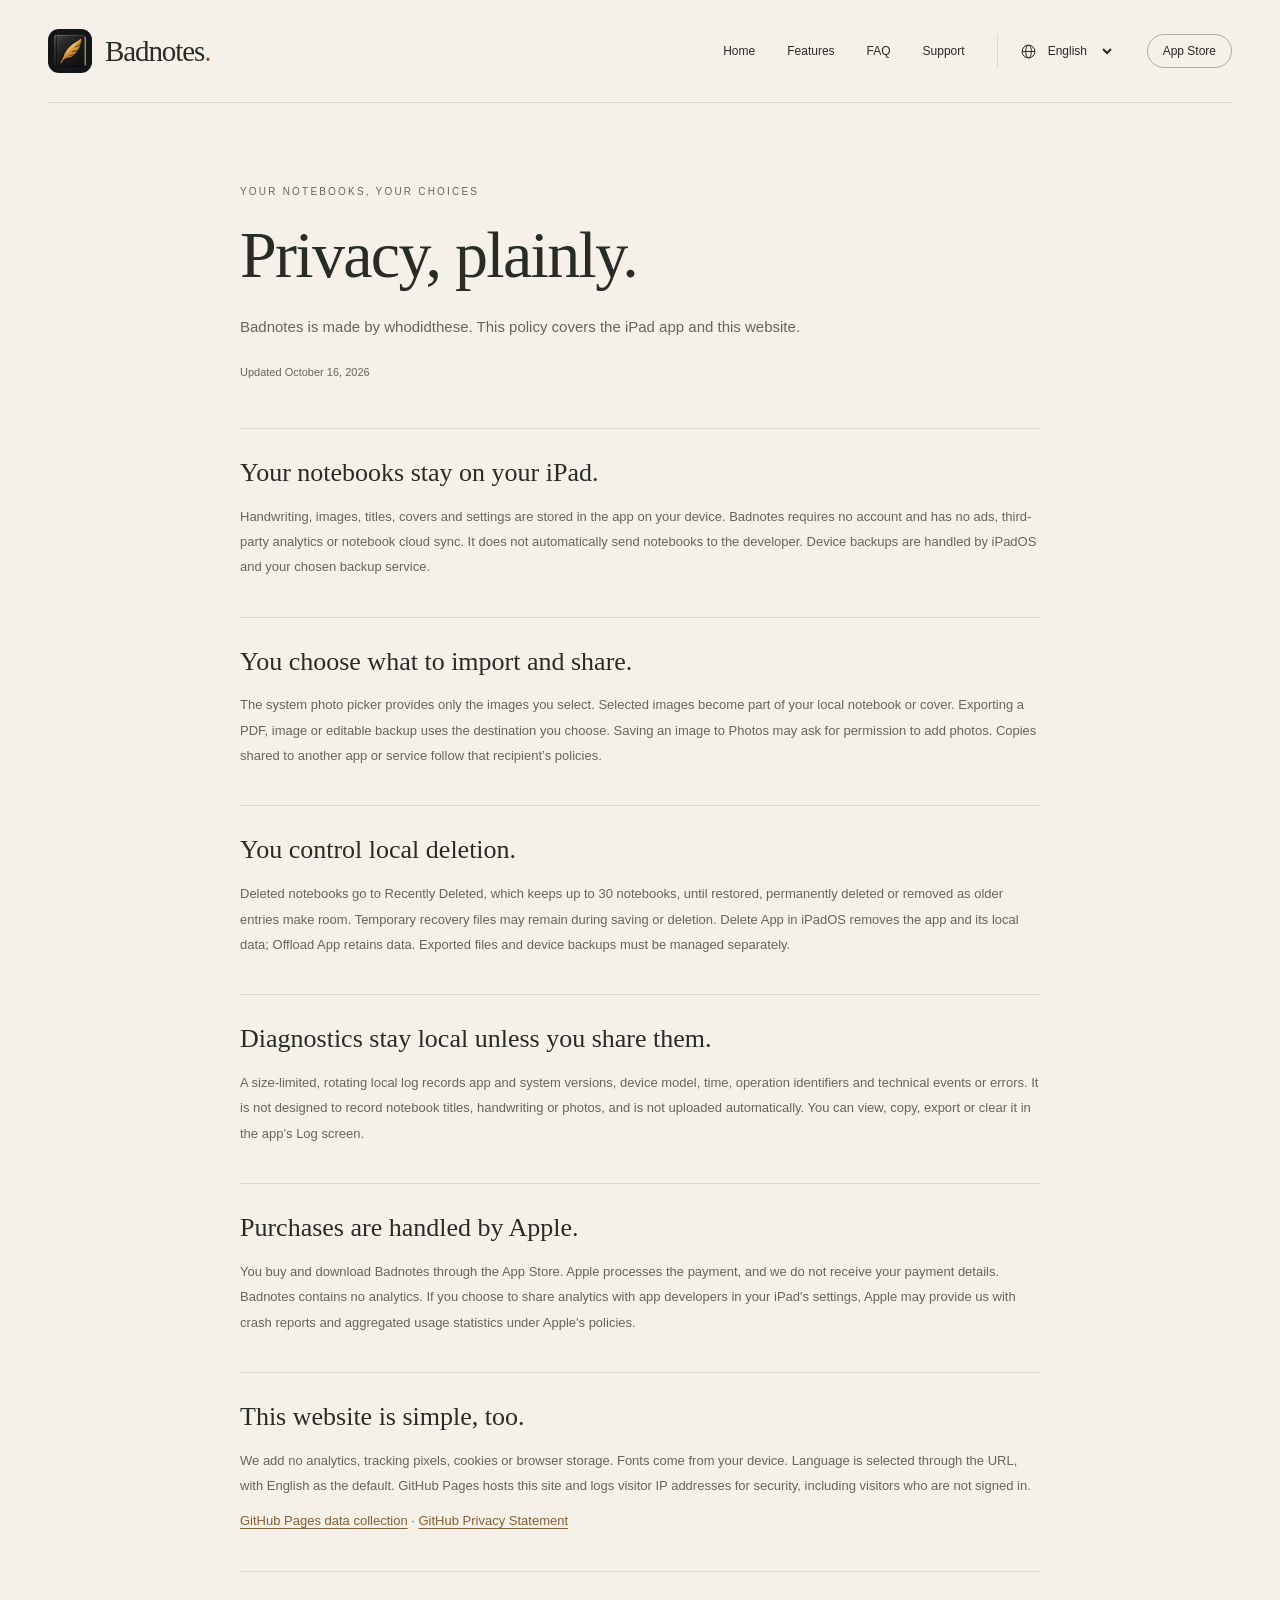
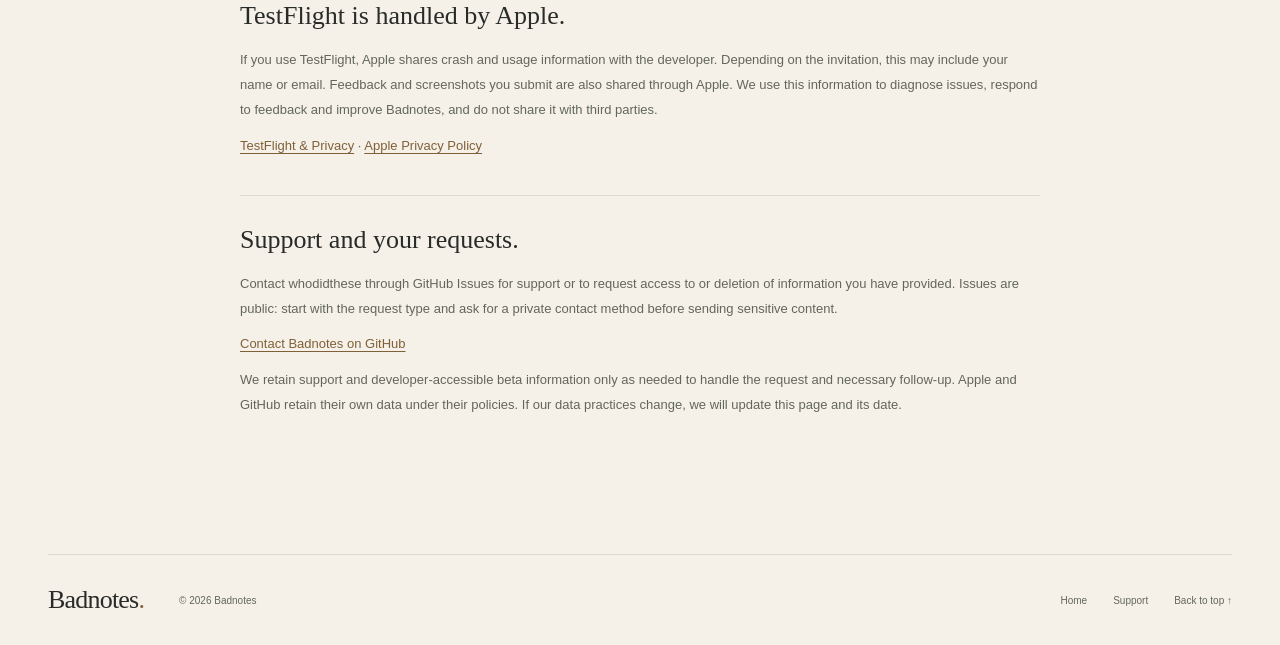
==== commit d96cf2f2: "Prepare the website and App Store listing for the 1.0 launch Turn the site into a launch page: App S" ====
--- a/privacy.html
+++ b/privacy.html
@@ -27,21 +27,23 @@
     <a class="brand" href="index.html" data-local-link><img src="assets/brand/app-icon-512.png" alt="" width="44" height="44"><span>Badnotes<span class="brand-dot">.</span></span></a>
     <nav aria-label="Main navigation" data-i18n-aria="navLabel">
       <a class="nav-section" href="index.html" data-local-link data-i18n="home">Home</a>
-      <a class="nav-section" href="index.html#pages" data-local-link data-i18n="navPages">Your pages</a>
-      <a href="index.html#support" data-local-link data-i18n="support">Support</a>
+      <a class="nav-section" href="index.html#features" data-local-link data-i18n="navFeatures">Features</a>
+      <a class="nav-section" href="index.html#faq" data-local-link data-i18n="navFaq">FAQ</a>
+      <a class="nav-section" href="index.html#support" data-local-link data-i18n="support">Support</a>
       <div class="language-control" hidden>
         <svg aria-hidden="true" width="17" height="17" viewBox="0 0 24 24" fill="none" stroke="currentColor" stroke-width="1.4"><circle cx="12" cy="12" r="9"/><ellipse cx="12" cy="12" rx="4" ry="9"/><path d="M3 12h18"/></svg>
         <select id="language" aria-label="Language" data-i18n-aria="languageLabel">
           <option value="en" lang="en">English</option><option value="zh-Hant" lang="zh-Hant">繁體中文</option><option value="zh-Hans" lang="zh-Hans">简体中文</option><option value="ja" lang="ja">日本語</option><option value="ko" lang="ko">한국어</option><option value="es" lang="es">Español</option>
         </select>
       </div>
+      <a class="nav-cta" href="https://apps.apple.com/app/id6757456721" data-i18n="appStoreShort">App Store</a>
     </nav>
   </header>
   <main class="privacy-main shell" id="main">
     <p class="eyebrow" data-i18n="policyEyebrow">YOUR NOTEBOOKS, YOUR CHOICES</p>
     <h1 data-i18n="policyTitle">Privacy, plainly.</h1>
-    <p class="policy-lead" data-i18n="policyLead">Badnotes is maintained by whodidthese. This policy covers the iPad app and this website.</p>
-    <p class="policy-date"><time datetime="2026-09-30" data-i18n="policyDate">Updated September 30, 2026</time></p>
+    <p class="policy-lead" data-i18n="policyLead">Badnotes is made by whodidthese. This policy covers the iPad app and this website.</p>
+    <p class="policy-date"><time datetime="2026-10-16" data-i18n="policyDate">Updated October 16, 2026</time></p>
     <section class="policy-section"><h2 data-i18n="policyLocalTitle">Your notebooks stay on your iPad.</h2><p data-i18n="policyLocalText">Handwriting, images, titles, covers and settings are stored in the app on your device. Badnotes requires no account and has no ads, third-party analytics or notebook cloud sync. It does not automatically send notebooks to the developer. Device backups are handled by iPadOS and your chosen backup service.</p>
     </section>
     <section class="policy-section"><h2 data-i18n="policyMediaTitle">You choose what to import and share.</h2><p data-i18n="policyMediaText">The system photo picker provides only the images you select. Selected images become part of your local notebook or cover. Exporting a PDF, image or editable backup uses the destination you choose. Saving an image to Photos may ask for permission to add photos. Copies shared to another app or service follow that recipient’s policies.</p>
@@ -49,6 +51,8 @@
     <section class="policy-section"><h2 data-i18n="policyDeleteTitle">You control local deletion.</h2><p data-i18n="policyDeleteText">Deleted notebooks go to Recently Deleted, which keeps up to 30 notebooks, until restored, permanently deleted or removed as older entries make room. Temporary recovery files may remain during saving or deletion. Delete App in iPadOS removes the app and its local data; Offload App retains data. Exported files and device backups must be managed separately.</p>
     </section>
     <section class="policy-section"><h2 data-i18n="policyLogTitle">Diagnostics stay local unless you share them.</h2><p data-i18n="policyLogText">A size-limited, rotating local log records app and system versions, device model, time, operation identifiers and technical events or errors. It is not designed to record notebook titles, handwriting or photos, and is not uploaded automatically. You can view, copy, export or clear it in the app’s Log screen.</p>
+    </section>
+    <section class="policy-section"><h2 data-i18n="policyStoreTitle">Purchases are handled by Apple.</h2><p data-i18n="policyStoreText">You buy and download Badnotes through the App Store. Apple processes the payment, and we do not receive your payment details. Badnotes contains no analytics. If you choose to share analytics with app developers in your iPad's settings, Apple may provide us with crash reports and aggregated usage statistics under Apple's policies.</p>
     </section>
     <section class="policy-section"><h2 data-i18n="policyWebTitle">This website is simple, too.</h2><p data-i18n="policyWebText">We add no analytics, tracking pixels, cookies or browser storage. Fonts come from your device. Language is selected through the URL, with English as the default. GitHub Pages hosts this site and logs visitor IP addresses for security, including visitors who are not signed in.</p>
       <p><a href="https://docs.github.com/en/pages/getting-started-with-github-pages/what-is-github-pages#data-collection" data-i18n="githubPagesPrivacy">GitHub Pages data collection</a> · <a href="https://docs.github.com/en/site-policy/privacy-policies/github-general-privacy-statement" data-i18n="githubPrivacy">GitHub Privacy Statement</a></p>
--- a/assets/site.css
+++ b/assets/site.css
@@ -9,6 +9,7 @@
   --serif:'Iowan Old Style','Palatino Linotype','Book Antiqua',Palatino,Georgia,serif;
   --sans:-apple-system,BlinkMacSystemFont,'Segoe UI',sans-serif;
   --shell:1200px;
+  --bezel:clamp(8px,1.05vw,15px);
 }
 * {
   box-sizing:border-box;
@@ -237,17 +238,10 @@
   box-shadow:0 28px 70px -28px #62523959,0 3px 9px #61573d12;
   overflow:hidden;
 }
-.paper-front {
-  width:64%;
-  top:45px;
-  left:10%;
-  transform:rotate(-6deg);
-  z-index:2;
-}
 .paper-back {
-  width:52%;
-  top:86px;
-  left:45%;
+  width:40%;
+  top:28px;
+  left:58%;
   transform:rotate(9deg);
   z-index:1;
   opacity:.93;
@@ -339,18 +333,21 @@
 }
 .feature-grid {
   display:grid;
-  grid-template-columns:repeat(4,1fr);
-  gap:34px;
+  grid-template-columns:repeat(3,1fr);
+  gap:52px 44px;
 }
 .feature-grid article {
   border-top:1px solid var(--rule);
   padding-top:20px;
 }
-.feature-number {
-  font-family:var(--serif);
-  font-style:italic;
-  color:var(--gold);
-  font-size:19px;
+.feature-icon {
+  width:30px;
+  height:30px;
+  fill:none;
+  stroke:var(--gold);
+  stroke-width:1.3;
+  stroke-linecap:round;
+  stroke-linejoin:round;
 }
 .feature-grid h3 {
   font-family:var(--serif);
@@ -360,10 +357,10 @@
   letter-spacing:-.35px;
 }
 .feature-grid p {
-  font-size:12px;
+  font-size:13px;
   line-height:1.85;
   color:var(--muted);
-  max-width:220px;
+  max-width:300px;
 }
 .pages-section {
   background:#eae8dd;
@@ -499,49 +496,6 @@
   width:45%;
   align-self:flex-start;
 }
-.library-section {
-  display:grid;
-  grid-template-columns:minmax(0,.8fr) minmax(0,1.2fr);
-  align-items:center;
-  gap:50px;
-}
-.library-copy h2 {
-  font-family:var(--serif);
-  font-size:46px;
-  font-weight:400;
-  letter-spacing:-1.2px;
-  margin:20px 0;
-}
-.library-copy>p:not(.eyebrow) {
-  color:var(--muted);
-  font-size:13px;
-  line-height:1.9;
-  max-width:330px;
-}
-.library-copy .fine-print {
-  margin-top:24px;
-  font-size:10px!important;
-}
-.library-preview {
-  padding:28px;
-  background:#e6e0d4;
-  border-radius:4px;
-  transform:rotate(1deg);
-}
-.library-window {
-  overflow:hidden;
-  aspect-ratio:1.75;
-  border:1px solid #dad9d1;
-  border-radius:11px;
-  box-shadow:0 12px 30px -22px #3336;
-  background:white;
-}
-.library-window img {
-  width:100%;
-  height:100%;
-  object-fit:cover;
-  object-position:top;
-}
 .privacy-band {
   background:var(--dark);
   color:#f3efe5;
@@ -732,9 +686,6 @@
   .hero-art {
     height:680px;
   }
-  .paper-front {
-    top:48px;
-  }
   .hero-art figcaption {
     bottom:18px;
   }
@@ -753,11 +704,6 @@
   }
   .hero-art {
     height:540px;
-  }
-  .paper-front {
-    width:69%;
-    left:4%;
-    top:45px;
   }
   .paper-back {
     width:56%;
@@ -804,12 +750,6 @@
   .feature-grid h3 {
     font-size:22px;
   }
-  .library-section {
-    gap:25px;
-  }
-  .library-copy h2 {
-    font-size:39px;
-  }
   .privacy-inner {
     gap:45px;
   }
@@ -891,11 +831,6 @@
     height:auto;
     aspect-ratio:.98;
     margin-top:23px;
-  }
-  .paper-front {
-    left:10%;
-    width:60%;
-    top:30px;
   }
   .paper-back {
     left:43%;
@@ -1007,28 +942,6 @@
     margin-top:20px;
     font-size:9px;
   }
-  .library-section {
-    display:flex;
-    flex-direction:column;
-    gap:30px;
-    align-items:stretch;
-  }
-  .library-copy h2 {
-    font-size:38px;
-  }
-  .library-copy>p:not(.eyebrow) {
-    max-width:none;
-    font-size:12px;
-  }
-  .library-copy .fine-print {
-    margin-top:15px;
-  }
-  .library-preview {
-    padding:16px;
-  }
-  .library-window {
-    aspect-ratio:1.4;
-  }
   .privacy-inner {
     display:block;
     padding-block:64px;
@@ -1090,6 +1003,269 @@
     font-size:clamp(43px,10.5vw,64px);
   }
 }
+.nav-cta {
+  white-space:nowrap;
+  padding:9px 15px;
+  border:1px solid #acac9a;
+  border-radius:999px;
+  transition:background .2s,color .2s;
+}
+.nav-cta:hover {
+  background:var(--dark);
+  border-color:var(--dark);
+  color:var(--paper-light);
+}
+.cta-row {
+  display:flex;
+  flex-wrap:wrap;
+  gap:12px;
+  margin-top:31px;
+}
+.hero .cta-row .button {
+  margin-top:0;
+}
+.device {
+  position:relative;
+  padding:var(--bezel);
+  background:linear-gradient(145deg,#2c2f29,#191b17);
+  border-radius:clamp(16px,2.2vw,32px);
+  box-shadow:inset 0 0 0 1px #4b4e45,0 0 0 1px #11120f,0 44px 70px -42px #3a2f1fb3,0 10px 22px -14px #0006;
+}
+.device img {
+  width:100%;
+  aspect-ratio:4/3;
+  object-fit:cover;
+  border-radius:clamp(9px,1.25vw,19px);
+  background:var(--paper-light);
+}
+.device-portrait img {
+  aspect-ratio:3/4;
+}
+.device-hero {
+  position:absolute;
+  z-index:2;
+  width:86%;
+  left:2%;
+  top:120px;
+}
+.features-section .feature-grid article {
+  padding-top:26px;
+}
+.screens-section {
+  background:#ecebe2;
+  border-top:1px solid #e0ded1;
+}
+.screens-grid {
+  display:flex;
+  flex-direction:column;
+  gap:64px;
+}
+.screens-row {
+  display:flex;
+  gap:40px;
+  align-items:flex-start;
+}
+.screen {
+  flex:1.78 1 calc(2 * var(--bezel));
+  min-width:0;
+}
+.screen-portrait {
+  flex:1 1 calc(2 * var(--bezel));
+}
+.screen figcaption {
+  display:flex;
+  flex-direction:column;
+  gap:6px;
+  margin-top:20px;
+  padding-left:4px;
+}
+.screen figcaption strong {
+  font-family:var(--serif);
+  font-weight:400;
+  font-size:21px;
+  letter-spacing:-.3px;
+}
+.screen figcaption span {
+  font-size:12px;
+  line-height:1.7;
+  color:var(--muted);
+}
+.faq-section {
+  display:grid;
+  grid-template-columns:minmax(0,.8fr) minmax(0,1.2fr);
+  gap:60px;
+  align-items:start;
+}
+.faq-heading h2 {
+  font-family:var(--serif);
+  font-size:46px;
+  font-weight:400;
+  line-height:1.12;
+  letter-spacing:-1.2px;
+  margin-top:20px;
+}
+.faq-list details {
+  border-top:1px solid var(--rule);
+}
+.faq-list details:last-child {
+  border-bottom:1px solid var(--rule);
+}
+.faq-list summary {
+  list-style:none;
+  display:flex;
+  justify-content:space-between;
+  align-items:center;
+  gap:20px;
+  padding:22px 0;
+  font-family:var(--serif);
+  font-size:20px;
+  cursor:pointer;
+  transition:color .2s;
+}
+.faq-list summary::-webkit-details-marker {
+  display:none;
+}
+.faq-list summary:after {
+  content:'+';
+  font-family:var(--sans);
+  font-weight:300;
+  font-size:22px;
+  color:var(--gold);
+  transition:transform .2s;
+}
+.faq-list details[open] summary:after {
+  transform:rotate(45deg);
+}
+.faq-list summary:hover {
+  color:var(--gold);
+}
+.faq-list summary:focus-visible {
+  outline:2px solid var(--gold);
+  outline-offset:4px;
+}
+.faq-list details p {
+  font-size:13px;
+  line-height:1.9;
+  color:var(--muted);
+  max-width:560px;
+  padding:0 40px 24px 0;
+}
+.support-section {
+  border-top:1px solid var(--rule);
+}
+.support-actions {
+  display:flex;
+  flex-wrap:wrap;
+  justify-content:center;
+  gap:12px;
+  margin:30px 0 20px;
+}
+.support-actions .button-outline {
+  margin:0;
+}
+@media(min-width:1450px) {
+  .device-hero {
+    top:130px;
+  }
+}
+@media(max-width:1100px) {
+  .device-hero {
+    width:92%;
+    left:0;
+    top:115px;
+  }
+  .paper-back {
+    width:42%;
+    left:52%;
+    top:30px;
+  }
+  .feature-grid {
+    gap:44px 30px;
+  }
+  .faq-section {
+    gap:30px;
+  }
+  .faq-heading h2 {
+    font-size:39px;
+  }
+}
+@media(max-width:860px) {
+  .nav-section {
+    display:none;
+  }
+}
+@media(max-width:700px) {
+  .nav-cta {
+    padding:8px 12px;
+  }
+  .cta-row {
+    margin-top:25px;
+  }
+  .device-hero {
+    width:94%;
+    left:0;
+    top:16%;
+  }
+  .paper-back {
+    width:44%;
+    left:52%;
+    top:4%;
+  }
+  .hero-art {
+    aspect-ratio:.92;
+  }
+  .feature-grid {
+    grid-template-columns:1fr 1fr;
+    gap:38px 24px;
+  }
+  .screens-grid {
+    gap:42px;
+  }
+  .screens-row {
+    flex-direction:column;
+    align-items:center;
+    gap:42px;
+  }
+  .screen {
+    width:100%;
+  }
+  .screen-portrait {
+    width:72%;
+  }
+  .faq-section {
+    display:block;
+  }
+  .faq-heading h2 {
+    font-size:36px;
+    margin-bottom:28px;
+  }
+  .faq-list summary {
+    font-size:18px;
+    padding:19px 0;
+  }
+  .faq-list details p {
+    font-size:12px;
+    padding-right:10px;
+  }
+}
+@media(max-width:520px) {
+  .feature-grid {
+    grid-template-columns:1fr;
+  }
+  .site-header .language-control {
+    border-left:0;
+    padding-left:0;
+  }
+}
+@media(max-width:370px) {
+  .brand>span {
+    font-size:21px;
+  }
+  .nav-cta {
+    padding:7px 10px;
+    font-size:10px;
+  }
+}
 @media(prefers-reduced-motion:reduce) {
   html {
     scroll-behavior:auto;
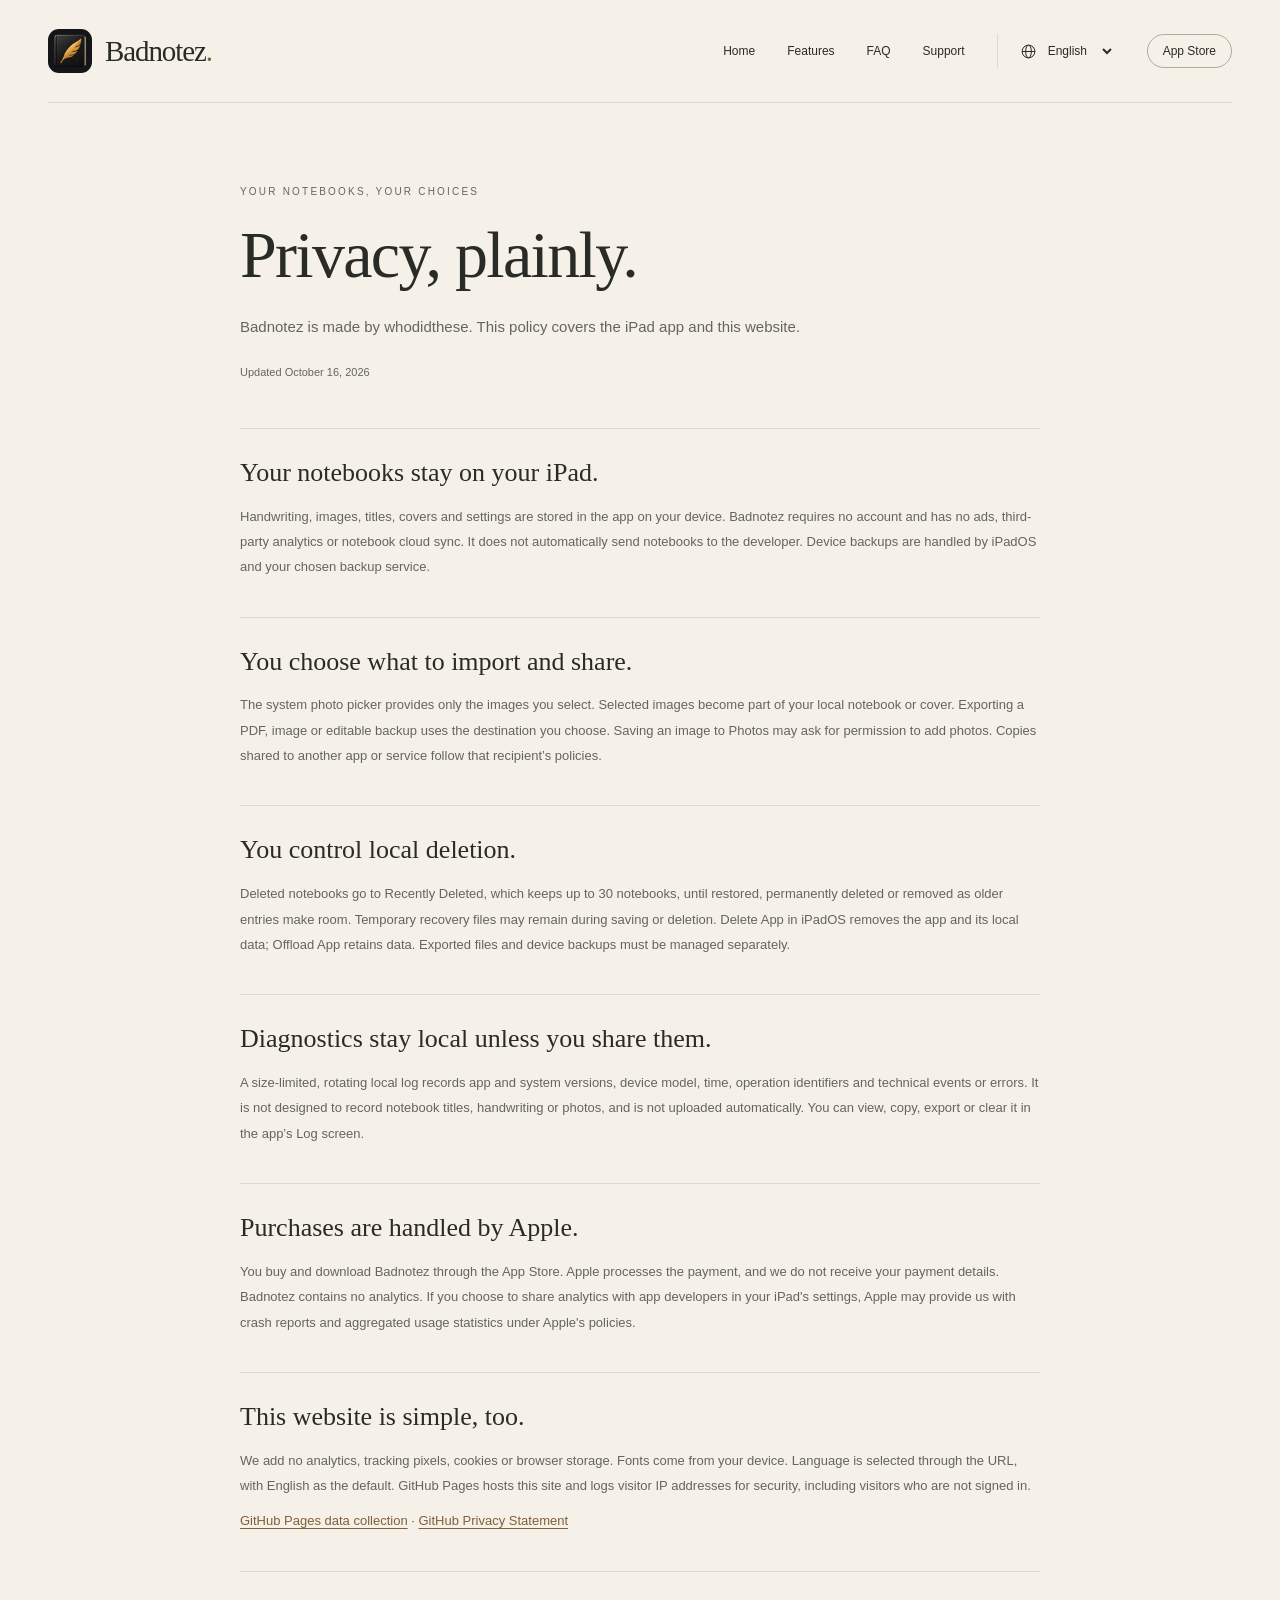
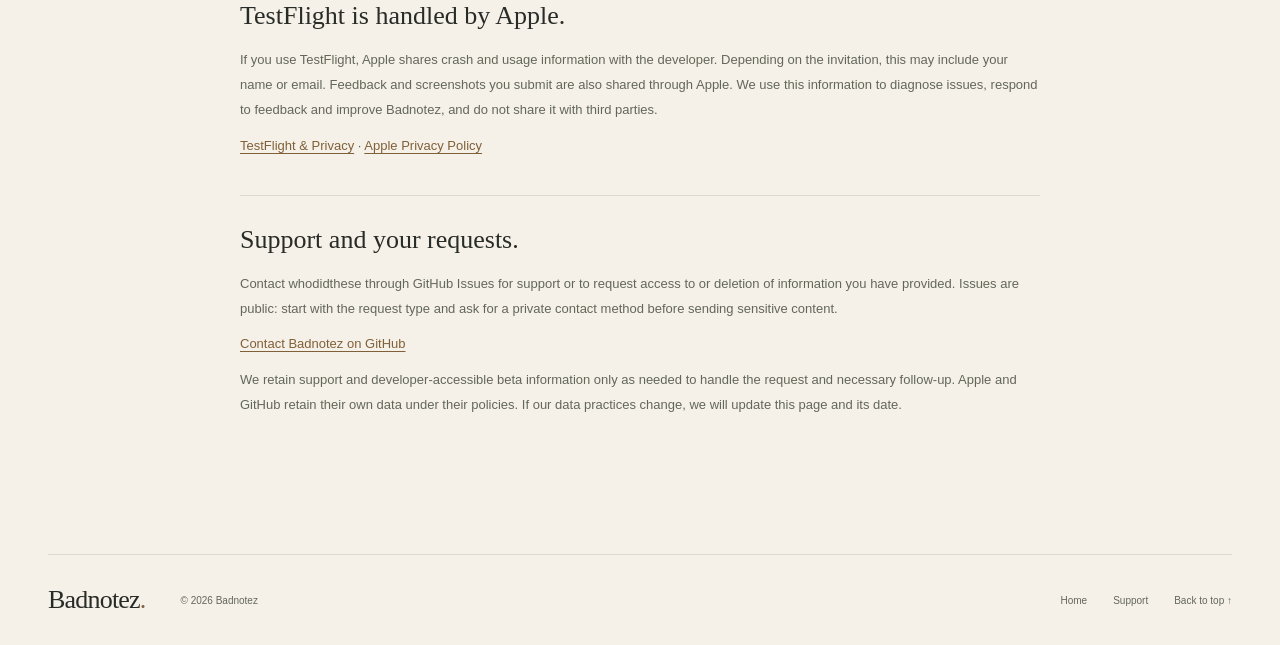
==== commit 0092c817: "Rename the website to Badnotez and move it to site-badnotez The App Store listing uses Badnotez in e" ====
--- a/privacy.html
+++ b/privacy.html
@@ -4,17 +4,17 @@
   <meta charset="utf-8">
   <meta name="viewport" content="width=device-width, initial-scale=1">
   <meta name="theme-color" content="#f5f1e9">
-  <title data-i18n="policyPageTitle">Privacy — Badnotes</title>
-  <meta name="description" data-i18n="policyMeta" content="How Badnotes handles local notebooks, sharing, diagnostics and this website.">
+  <title data-i18n="policyPageTitle">Privacy — Badnotez</title>
+  <meta name="description" data-i18n="policyMeta" content="How Badnotez handles local notebooks, sharing, diagnostics and this website.">
   <meta property="og:type" content="website">
-  <meta property="og:site_name" content="Badnotes">
-  <meta property="og:title" content="Privacy — Badnotes">
-  <meta property="og:description" content="How Badnotes handles local notebooks, sharing, diagnostics and this website.">
-  <meta property="og:url" content="https://whodidthese.github.io/site-badnotes/privacy.html">
-  <meta property="og:image" content="https://whodidthese.github.io/site-badnotes/assets/brand/app-icon-512.png">
-  <meta property="og:image:alt" content="Badnotes: a gold quill on a dark square notebook.">
+  <meta property="og:site_name" content="Badnotez">
+  <meta property="og:title" content="Privacy — Badnotez">
+  <meta property="og:description" content="How Badnotez handles local notebooks, sharing, diagnostics and this website.">
+  <meta property="og:url" content="https://whodidthese.github.io/site-badnotez/privacy.html">
+  <meta property="og:image" content="https://whodidthese.github.io/site-badnotez/assets/brand/app-icon-512.png">
+  <meta property="og:image:alt" content="Badnotez: a gold quill on a dark square notebook.">
   <meta name="twitter:card" content="summary">
-  <link rel="canonical" href="https://whodidthese.github.io/site-badnotes/privacy.html">
+  <link rel="canonical" href="https://whodidthese.github.io/site-badnotez/privacy.html">
   <link rel="icon" type="image/png" href="assets/brand/favicon.png">
   <link rel="apple-touch-icon" href="assets/brand/apple-touch-icon.png">
   <link rel="stylesheet" href="assets/site.css">
@@ -24,7 +24,7 @@
 <body>
   <a class="skip-link" href="#main" data-i18n="skip">Skip to content</a>
   <header class="site-header shell">
-    <a class="brand" href="index.html" data-local-link><img src="assets/brand/app-icon-512.png" alt="" width="44" height="44"><span>Badnotes<span class="brand-dot">.</span></span></a>
+    <a class="brand" href="index.html" data-local-link><img src="assets/brand/app-icon-512.png" alt="" width="44" height="44"><span>Badnotez<span class="brand-dot">.</span></span></a>
     <nav aria-label="Main navigation" data-i18n-aria="navLabel">
       <a class="nav-section" href="index.html" data-local-link data-i18n="home">Home</a>
       <a class="nav-section" href="index.html#features" data-local-link data-i18n="navFeatures">Features</a>
@@ -42,9 +42,9 @@
   <main class="privacy-main shell" id="main">
     <p class="eyebrow" data-i18n="policyEyebrow">YOUR NOTEBOOKS, YOUR CHOICES</p>
     <h1 data-i18n="policyTitle">Privacy, plainly.</h1>
-    <p class="policy-lead" data-i18n="policyLead">Badnotes is made by whodidthese. This policy covers the iPad app and this website.</p>
+    <p class="policy-lead" data-i18n="policyLead">Badnotez is made by whodidthese. This policy covers the iPad app and this website.</p>
     <p class="policy-date"><time datetime="2026-10-16" data-i18n="policyDate">Updated October 16, 2026</time></p>
-    <section class="policy-section"><h2 data-i18n="policyLocalTitle">Your notebooks stay on your iPad.</h2><p data-i18n="policyLocalText">Handwriting, images, titles, covers and settings are stored in the app on your device. Badnotes requires no account and has no ads, third-party analytics or notebook cloud sync. It does not automatically send notebooks to the developer. Device backups are handled by iPadOS and your chosen backup service.</p>
+    <section class="policy-section"><h2 data-i18n="policyLocalTitle">Your notebooks stay on your iPad.</h2><p data-i18n="policyLocalText">Handwriting, images, titles, covers and settings are stored in the app on your device. Badnotez requires no account and has no ads, third-party analytics or notebook cloud sync. It does not automatically send notebooks to the developer. Device backups are handled by iPadOS and your chosen backup service.</p>
     </section>
     <section class="policy-section"><h2 data-i18n="policyMediaTitle">You choose what to import and share.</h2><p data-i18n="policyMediaText">The system photo picker provides only the images you select. Selected images become part of your local notebook or cover. Exporting a PDF, image or editable backup uses the destination you choose. Saving an image to Photos may ask for permission to add photos. Copies shared to another app or service follow that recipient’s policies.</p>
     </section>
@@ -52,18 +52,18 @@
     </section>
     <section class="policy-section"><h2 data-i18n="policyLogTitle">Diagnostics stay local unless you share them.</h2><p data-i18n="policyLogText">A size-limited, rotating local log records app and system versions, device model, time, operation identifiers and technical events or errors. It is not designed to record notebook titles, handwriting or photos, and is not uploaded automatically. You can view, copy, export or clear it in the app’s Log screen.</p>
     </section>
-    <section class="policy-section"><h2 data-i18n="policyStoreTitle">Purchases are handled by Apple.</h2><p data-i18n="policyStoreText">You buy and download Badnotes through the App Store. Apple processes the payment, and we do not receive your payment details. Badnotes contains no analytics. If you choose to share analytics with app developers in your iPad's settings, Apple may provide us with crash reports and aggregated usage statistics under Apple's policies.</p>
+    <section class="policy-section"><h2 data-i18n="policyStoreTitle">Purchases are handled by Apple.</h2><p data-i18n="policyStoreText">You buy and download Badnotez through the App Store. Apple processes the payment, and we do not receive your payment details. Badnotez contains no analytics. If you choose to share analytics with app developers in your iPad's settings, Apple may provide us with crash reports and aggregated usage statistics under Apple's policies.</p>
     </section>
     <section class="policy-section"><h2 data-i18n="policyWebTitle">This website is simple, too.</h2><p data-i18n="policyWebText">We add no analytics, tracking pixels, cookies or browser storage. Fonts come from your device. Language is selected through the URL, with English as the default. GitHub Pages hosts this site and logs visitor IP addresses for security, including visitors who are not signed in.</p>
       <p><a href="https://docs.github.com/en/pages/getting-started-with-github-pages/what-is-github-pages#data-collection" data-i18n="githubPagesPrivacy">GitHub Pages data collection</a> · <a href="https://docs.github.com/en/site-policy/privacy-policies/github-general-privacy-statement" data-i18n="githubPrivacy">GitHub Privacy Statement</a></p>
     </section>
-    <section class="policy-section"><h2 data-i18n="policyBetaTitle">TestFlight is handled by Apple.</h2><p data-i18n="policyBetaText">If you use TestFlight, Apple shares crash and usage information with the developer. Depending on the invitation, this may include your name or email. Feedback and screenshots you submit are also shared through Apple. We use this information to diagnose issues, respond to feedback and improve Badnotes, and do not share it with third parties.</p>
+    <section class="policy-section"><h2 data-i18n="policyBetaTitle">TestFlight is handled by Apple.</h2><p data-i18n="policyBetaText">If you use TestFlight, Apple shares crash and usage information with the developer. Depending on the invitation, this may include your name or email. Feedback and screenshots you submit are also shared through Apple. We use this information to diagnose issues, respond to feedback and improve Badnotez, and do not share it with third parties.</p>
       <p><a href="https://www.apple.com/legal/privacy/data/en/test-flight/" data-i18n="appleTestFlightPrivacy">TestFlight &amp; Privacy</a> · <a href="https://www.apple.com/legal/privacy/" data-i18n="applePrivacy">Apple Privacy Policy</a></p>
     </section>
     <section class="policy-section"><h2 data-i18n="policySupportTitle">Support and your requests.</h2><p data-i18n="policySupportText">Contact whodidthese through GitHub Issues for support or to request access to or deletion of information you have provided. Issues are public: start with the request type and ask for a private contact method before sending sensitive content.</p>
-      <p><a href="https://github.com/whodidthese/site-badnotes/issues" data-i18n="supportLink">Contact Badnotes on GitHub</a></p><p data-i18n="policyRetentionText">We retain support and developer-accessible beta information only as needed to handle the request and necessary follow-up. Apple and GitHub retain their own data under their policies. If our data practices change, we will update this page and its date.</p>
+      <p><a href="https://github.com/whodidthese/site-badnotez/issues" data-i18n="supportLink">Contact Badnotez on GitHub</a></p><p data-i18n="policyRetentionText">We retain support and developer-accessible beta information only as needed to handle the request and necessary follow-up. Apple and GitHub retain their own data under their policies. If our data practices change, we will update this page and its date.</p>
     </section>
   </main>
-  <footer class="site-footer shell"><a class="footer-brand" href="index.html" data-local-link>Badnotes<span class="brand-dot">.</span></a><p>© 2026 Badnotes</p><div><a href="index.html" data-local-link data-i18n="home">Home</a><a href="index.html#support" data-local-link data-i18n="support">Support</a><a href="#main" data-i18n="backTop">Back to top ↑</a></div></footer>
+  <footer class="site-footer shell"><a class="footer-brand" href="index.html" data-local-link>Badnotez<span class="brand-dot">.</span></a><p>© 2026 Badnotez</p><div><a href="index.html" data-local-link data-i18n="home">Home</a><a href="index.html#support" data-local-link data-i18n="support">Support</a><a href="#main" data-i18n="backTop">Back to top ↑</a></div></footer>
 </body>
 </html>
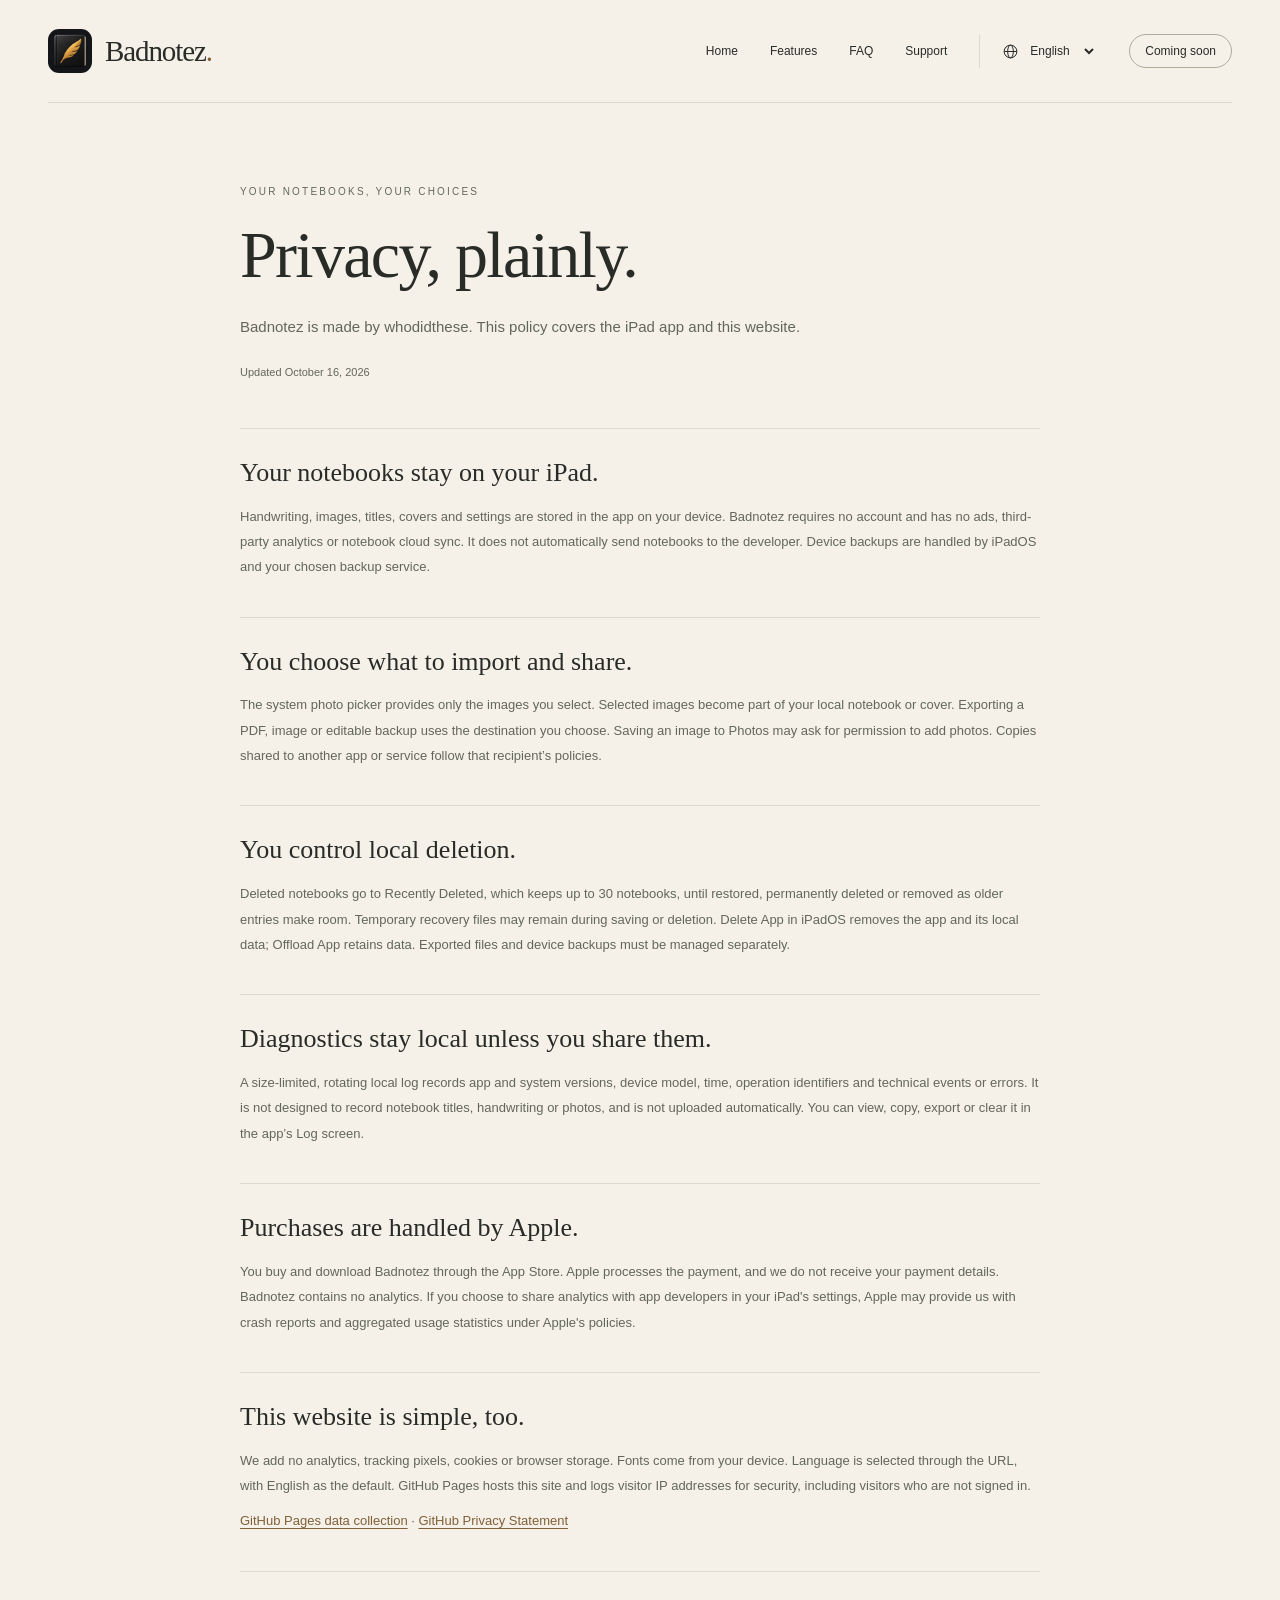
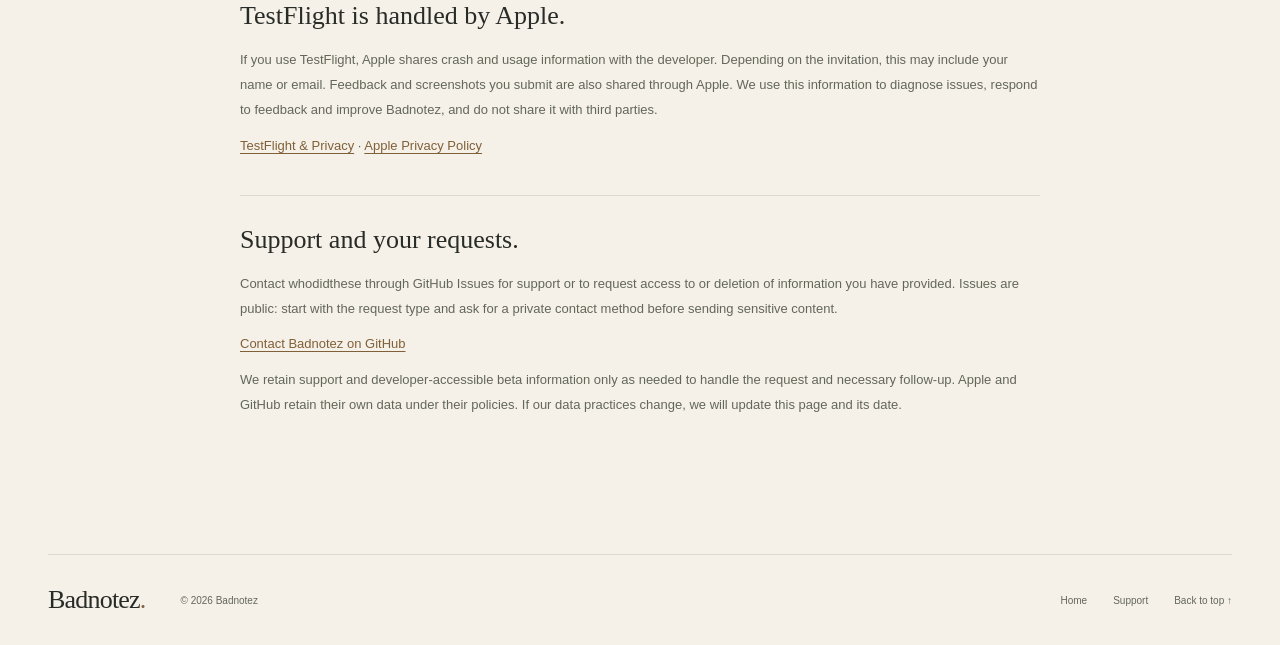
==== commit 5b39b6fc: "Replace launch placeholders with actual Badnotez screenshots" ====
--- a/privacy.html
+++ b/privacy.html
@@ -36,7 +36,7 @@
           <option value="en" lang="en">English</option><option value="zh-Hant" lang="zh-Hant">繁體中文</option><option value="zh-Hans" lang="zh-Hans">简体中文</option><option value="ja" lang="ja">日本語</option><option value="ko" lang="ko">한국어</option><option value="es" lang="es">Español</option>
         </select>
       </div>
-      <a class="nav-cta" href="https://apps.apple.com/app/id6757456721" data-i18n="appStoreShort">App Store</a>
+      <span class="nav-cta" aria-disabled="true" data-i18n="appStoreShort">Coming soon</span>
     </nav>
   </header>
   <main class="privacy-main shell" id="main">
